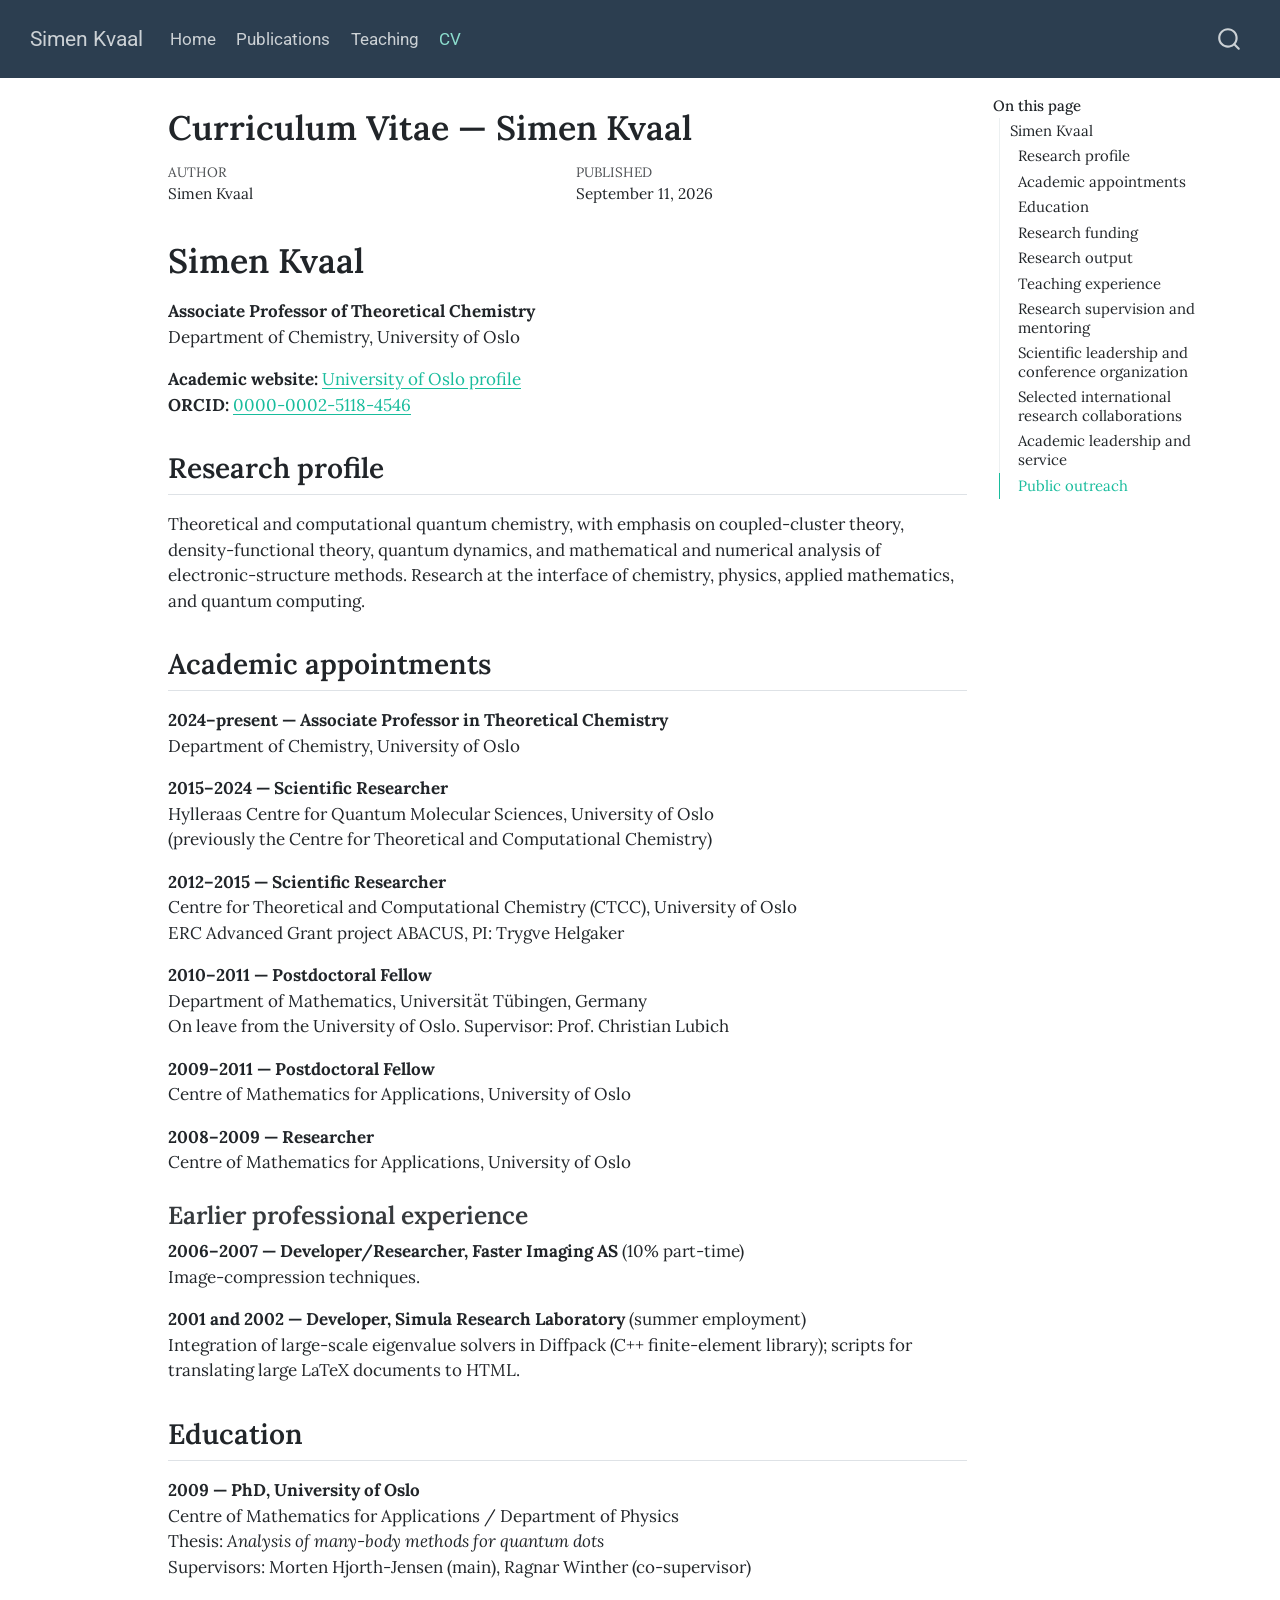
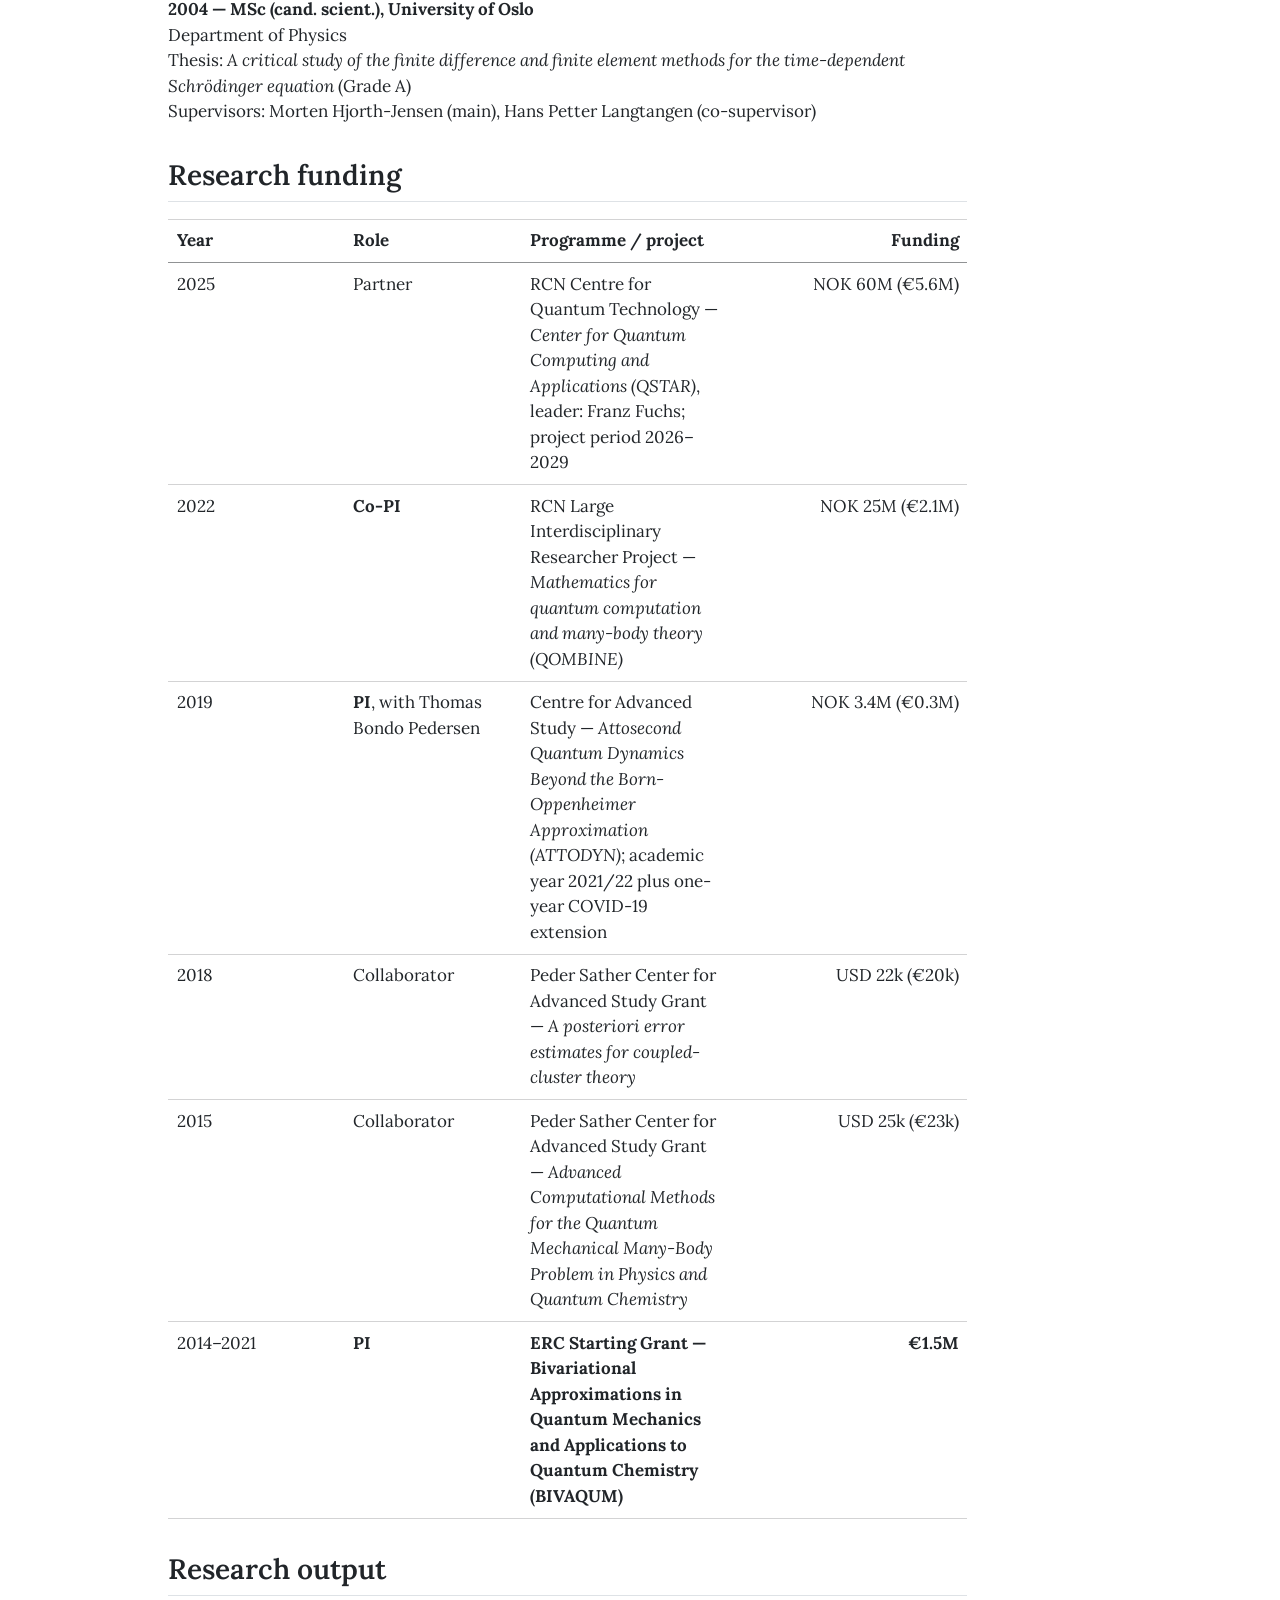
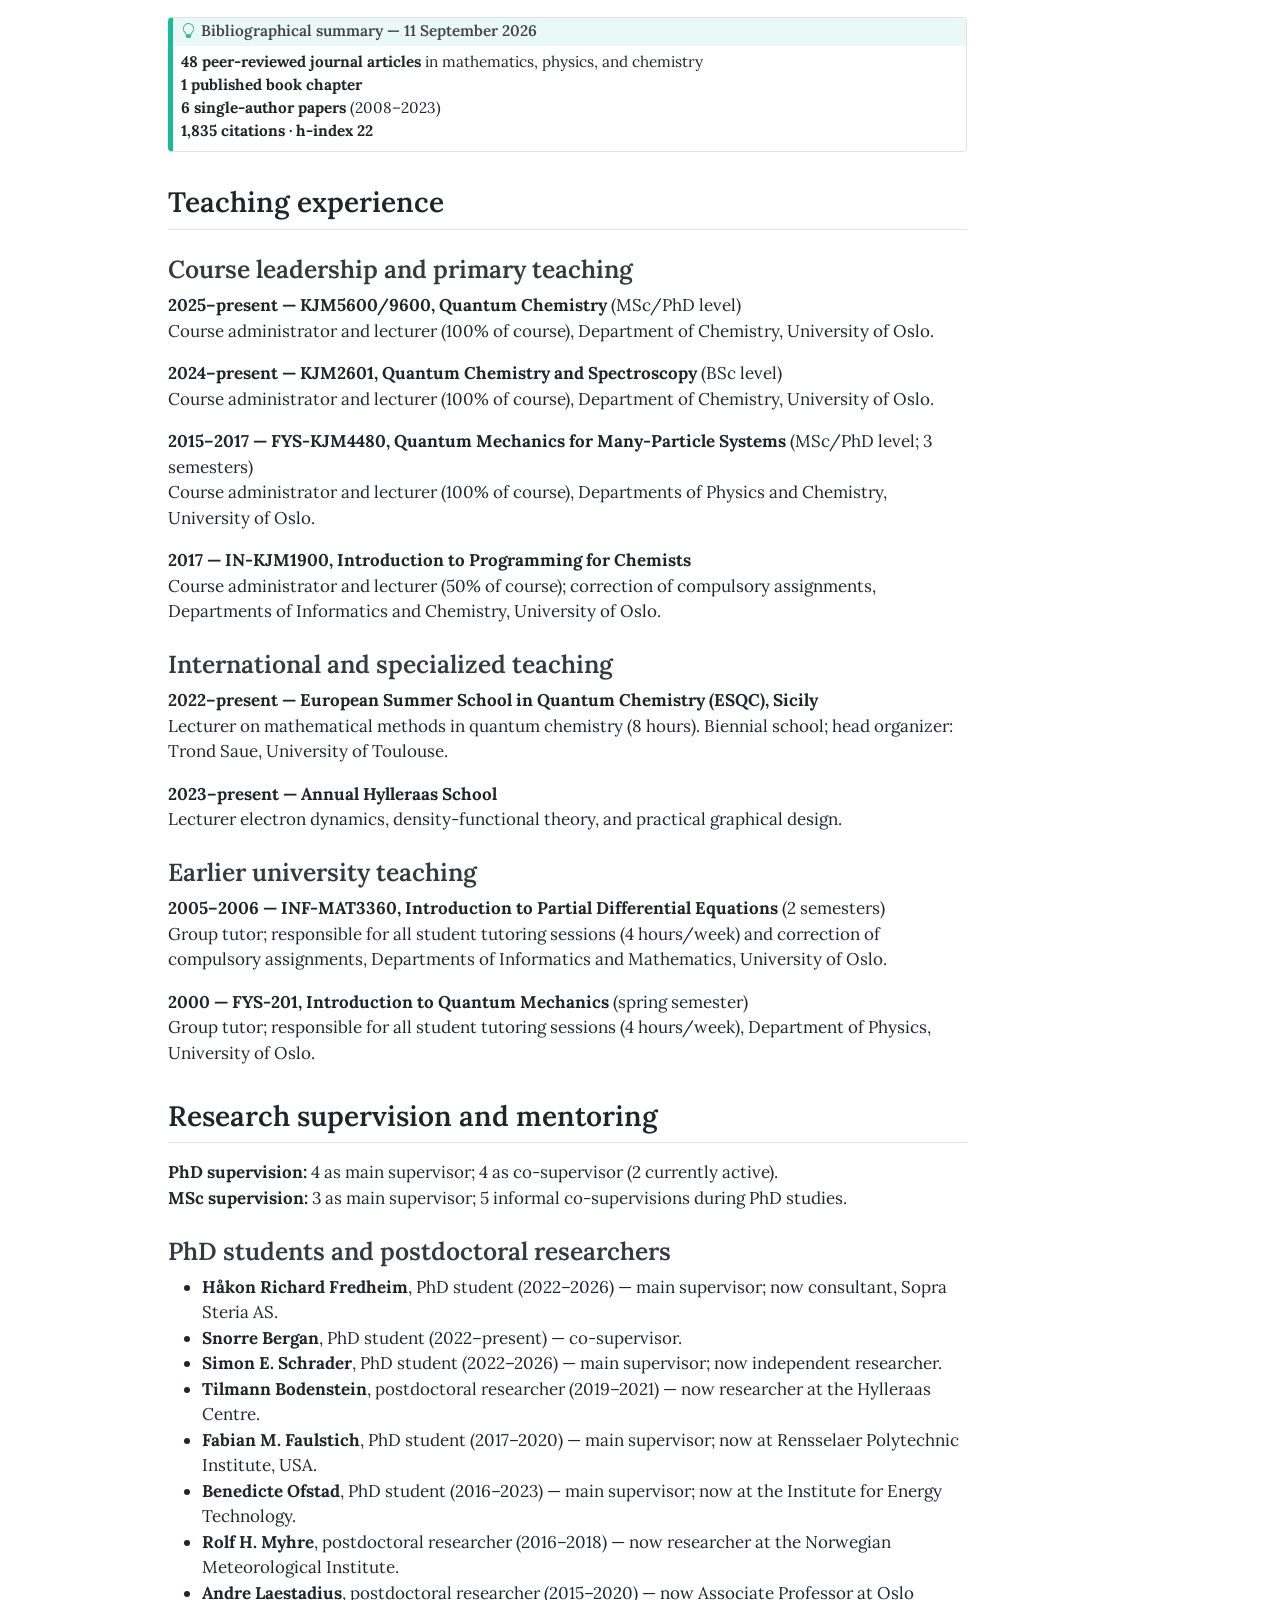
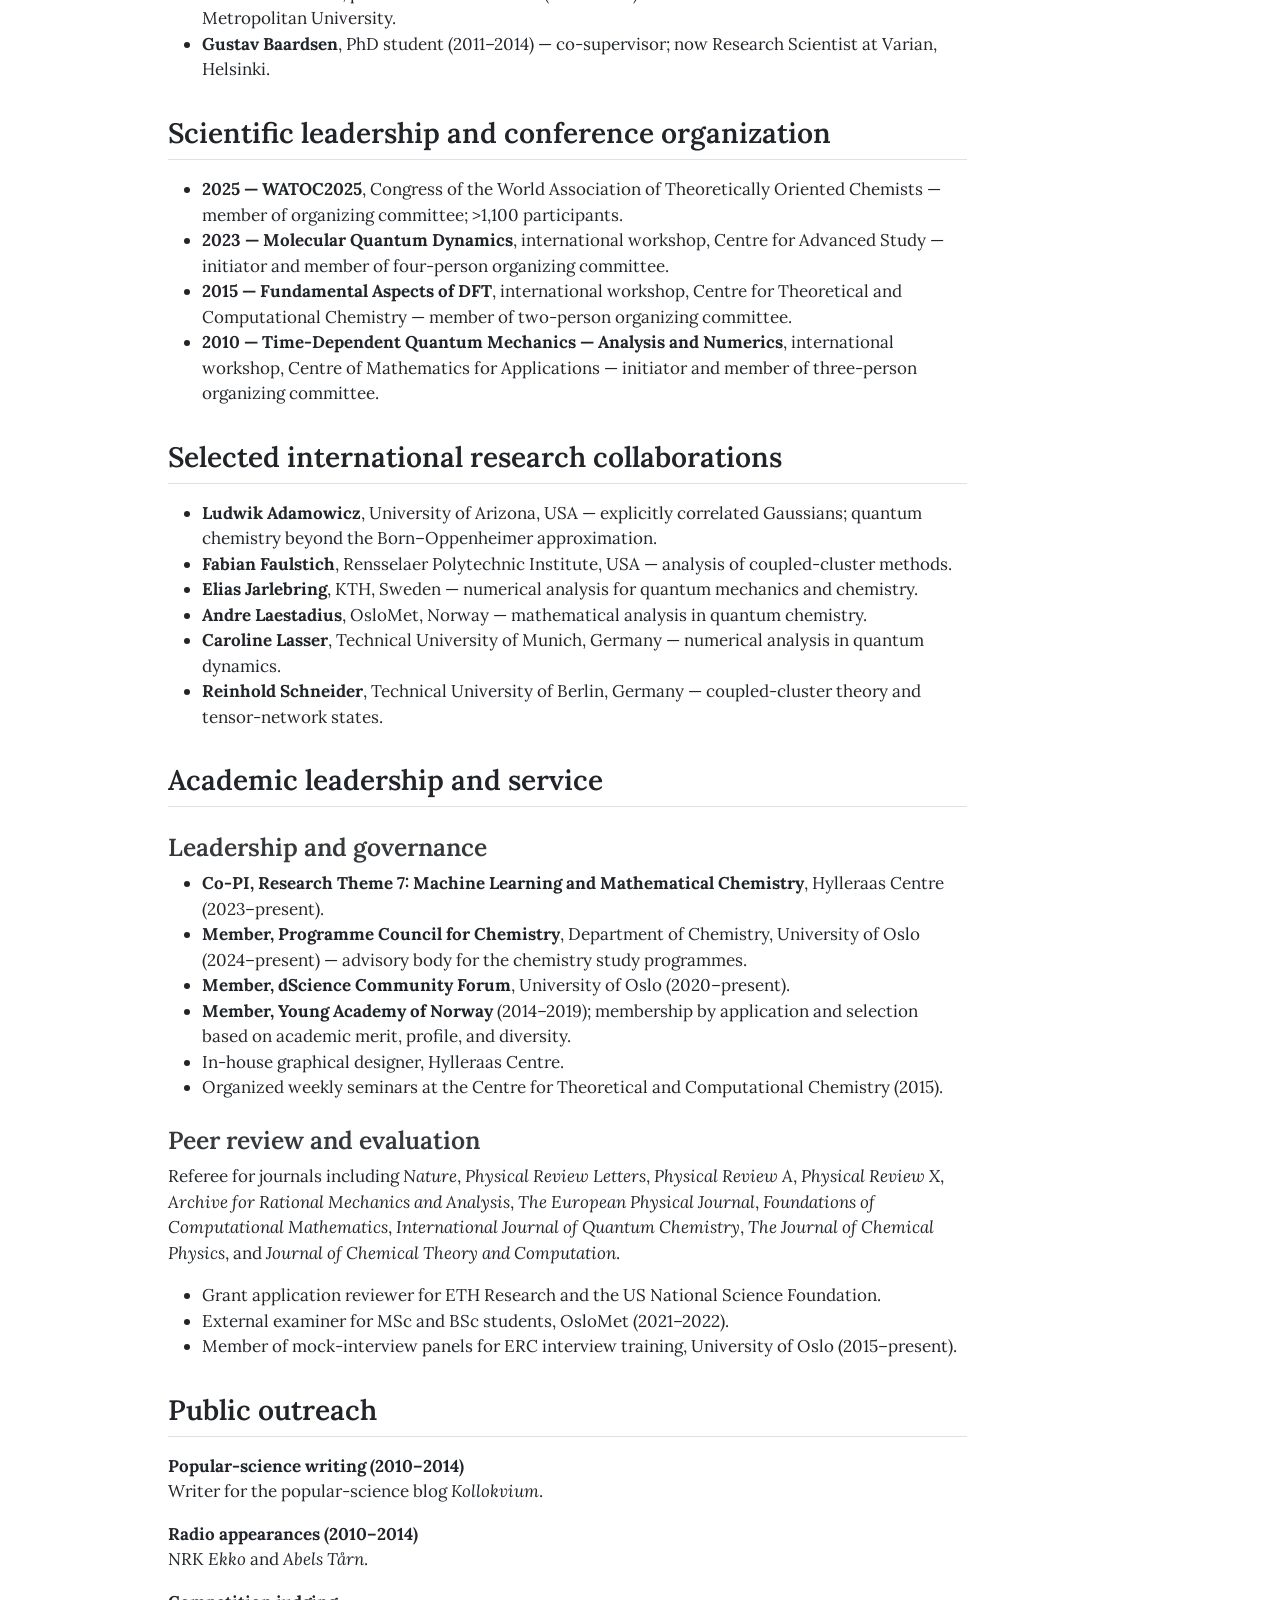
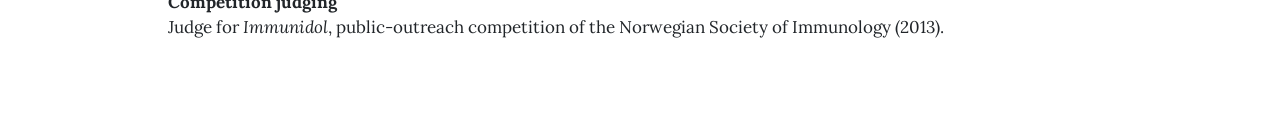
==== docs/cv.html @ 691f111c "initial commit" ====
<!DOCTYPE html>
<html xmlns="http://www.w3.org/1999/xhtml" lang="en" xml:lang="en"><head>

<meta charset="utf-8">
<meta name="generator" content="quarto-1.9.38">

<meta name="viewport" content="width=device-width, initial-scale=1.0, user-scalable=yes">

<meta name="author" content="Simen Kvaal">
<meta name="dcterms.date" content="2026-09-11">

<title>Curriculum Vitae — Simen Kvaal – Simen Kvaal</title>
<style>
/* Default styles provided by pandoc.
** See https://pandoc.org/MANUAL.html#variables-for-html for config info.
*/
code{white-space: pre-wrap;}
span.smallcaps{font-variant: small-caps;}
div.columns{display: flex; gap: min(4vw, 1.5em);}
div.column{flex: auto; overflow-x: auto;}
div.hanging-indent{margin-left: 1.5em; text-indent: -1.5em;}
ul.task-list{list-style: none;}
ul.task-list li input[type="checkbox"] {
  width: 0.8em;
  margin: 0 0.8em 0.2em -1em; /* quarto-specific, see https://github.com/quarto-dev/quarto-cli/issues/4556 */ 
  vertical-align: middle;
}
</style>


<script src="site_libs/quarto-nav/quarto-nav.js"></script>
<script src="site_libs/quarto-nav/headroom.min.js"></script>
<script src="site_libs/clipboard/clipboard.min.js"></script>
<script src="site_libs/quarto-search/autocomplete.umd.js"></script>
<script src="site_libs/quarto-search/fuse.min.js"></script>
<script src="site_libs/quarto-search/quarto-search.js"></script>
<meta name="quarto:offset" content="./">
<script src="site_libs/quarto-html/quarto.js" type="module"></script>
<script src="site_libs/quarto-html/tabsets/tabsets.js" type="module"></script>
<script src="site_libs/quarto-html/popper.min.js"></script>
<script src="site_libs/quarto-html/tippy.umd.min.js"></script>
<script src="site_libs/quarto-html/anchor.min.js"></script>
<link href="site_libs/quarto-html/tippy.css" rel="stylesheet">
<link href="site_libs/quarto-html/quarto-syntax-highlighting-15634bcf2e68342d4ad2dfa704d543f6.css" rel="stylesheet" class="quarto-color-scheme" id="quarto-text-highlighting-styles">
<link href="site_libs/quarto-html/quarto-syntax-highlighting-dark-0a6b7249c26820e032cb0bd839ff02b1.css" rel="stylesheet" class="quarto-color-scheme quarto-color-alternate" id="quarto-text-highlighting-styles">
<link href="site_libs/quarto-html/quarto-syntax-highlighting-15634bcf2e68342d4ad2dfa704d543f6.css" rel="stylesheet" class="quarto-color-scheme-extra" id="quarto-text-highlighting-styles">
<script src="site_libs/bootstrap/bootstrap.min.js"></script>
<link href="site_libs/bootstrap/bootstrap-icons.css" rel="stylesheet">
<link href="site_libs/bootstrap/bootstrap-321318833764e6b77d45f0d9d9145bdf.min.css" rel="stylesheet" append-hash="true" class="quarto-color-scheme" id="quarto-bootstrap" data-mode="light">
<link href="site_libs/bootstrap/bootstrap-dark-cbb36c53934ce116e9de2a4a69b4aa74.min.css" rel="stylesheet" append-hash="true" class="quarto-color-scheme quarto-color-alternate" id="quarto-bootstrap" data-mode="light">
<link href="site_libs/bootstrap/bootstrap-321318833764e6b77d45f0d9d9145bdf.min.css" rel="stylesheet" append-hash="true" class="quarto-color-scheme-extra" id="quarto-bootstrap" data-mode="light">
<script id="quarto-search-options" type="application/json">{
  "location": "navbar",
  "copy-button": false,
  "collapse-after": 3,
  "panel-placement": "end",
  "type": "overlay",
  "limit": 50,
  "keyboard-shortcut": [
    "f",
    "/",
    "s"
  ],
  "show-item-context": false,
  "language": {
    "search-no-results-text": "No results",
    "search-matching-documents-text": "matching documents",
    "search-copy-link-title": "Copy link to search",
    "search-hide-matches-text": "Hide additional matches",
    "search-more-match-text": "more match in this document",
    "search-more-matches-text": "more matches in this document",
    "search-clear-button-title": "Clear",
    "search-text-placeholder": "",
    "search-detached-cancel-button-title": "Cancel",
    "search-submit-button-title": "Submit",
    "search-label": "Search"
  }
}</script>


<link rel="stylesheet" href="styles.css">
</head>

<body class="nav-fixed quarto-light">

<div id="quarto-search-results"></div>
  <header id="quarto-header" class="headroom fixed-top">
    <nav class="navbar navbar-expand-lg " data-bs-theme="dark">
      <div class="navbar-container container-fluid">
      <div class="navbar-brand-container mx-auto">
    <a class="navbar-brand" href="./index.html">
    <span class="navbar-title">Simen Kvaal</span>
    </a>
  </div>
            <div id="quarto-search" class="" title="Search"></div>
          <button class="navbar-toggler" type="button" data-bs-toggle="collapse" data-bs-target="#navbarCollapse" aria-controls="navbarCollapse" role="menu" aria-expanded="false" aria-label="Toggle navigation" onclick="if (window.quartoToggleHeadroom) { window.quartoToggleHeadroom(); }">
  <span class="navbar-toggler-icon"></span>
</button>
          <div class="collapse navbar-collapse" id="navbarCollapse">
            <ul class="navbar-nav navbar-nav-scroll me-auto">
  <li class="nav-item">
    <a class="nav-link" href="./index.html"> 
<span class="menu-text">Home</span></a>
  </li>  
  <li class="nav-item">
    <a class="nav-link" href="./publications.html"> 
<span class="menu-text">Publications</span></a>
  </li>  
  <li class="nav-item">
    <a class="nav-link" href="./teaching.html"> 
<span class="menu-text">Teaching</span></a>
  </li>  
  <li class="nav-item">
    <a class="nav-link active" href="./cv.html" aria-current="page"> 
<span class="menu-text">CV</span></a>
  </li>  
</ul>
          </div> <!-- /navcollapse -->
            <div class="quarto-navbar-tools">
</div>
      </div> <!-- /container-fluid -->
    </nav>
</header>
<!-- content -->
<div id="quarto-content" class="quarto-container page-columns page-rows-contents page-layout-article page-navbar">
<!-- sidebar -->
<!-- margin-sidebar -->
    <div id="quarto-margin-sidebar" class="sidebar margin-sidebar">
        <nav id="TOC" role="doc-toc" class="toc-active">
    <h2 id="toc-title">On this page</h2>
   
  <ul>
  <li><a href="#simen-kvaal" id="toc-simen-kvaal" class="nav-link active" data-scroll-target="#simen-kvaal">Simen Kvaal</a>
  <ul class="collapse">
  <li><a href="#research-profile" id="toc-research-profile" class="nav-link" data-scroll-target="#research-profile">Research profile</a></li>
  <li><a href="#academic-appointments" id="toc-academic-appointments" class="nav-link" data-scroll-target="#academic-appointments">Academic appointments</a>
  <ul class="collapse">
  <li><a href="#earlier-professional-experience" id="toc-earlier-professional-experience" class="nav-link" data-scroll-target="#earlier-professional-experience">Earlier professional experience</a></li>
  </ul></li>
  <li><a href="#education" id="toc-education" class="nav-link" data-scroll-target="#education">Education</a></li>
  <li><a href="#research-funding" id="toc-research-funding" class="nav-link" data-scroll-target="#research-funding">Research funding</a></li>
  <li><a href="#research-output" id="toc-research-output" class="nav-link" data-scroll-target="#research-output">Research output</a></li>
  <li><a href="#teaching-experience" id="toc-teaching-experience" class="nav-link" data-scroll-target="#teaching-experience">Teaching experience</a>
  <ul class="collapse">
  <li><a href="#course-leadership-and-primary-teaching" id="toc-course-leadership-and-primary-teaching" class="nav-link" data-scroll-target="#course-leadership-and-primary-teaching">Course leadership and primary teaching</a></li>
  <li><a href="#international-and-specialized-teaching" id="toc-international-and-specialized-teaching" class="nav-link" data-scroll-target="#international-and-specialized-teaching">International and specialized teaching</a></li>
  <li><a href="#earlier-university-teaching" id="toc-earlier-university-teaching" class="nav-link" data-scroll-target="#earlier-university-teaching">Earlier university teaching</a></li>
  </ul></li>
  <li><a href="#research-supervision-and-mentoring" id="toc-research-supervision-and-mentoring" class="nav-link" data-scroll-target="#research-supervision-and-mentoring">Research supervision and mentoring</a>
  <ul class="collapse">
  <li><a href="#phd-students-and-postdoctoral-researchers" id="toc-phd-students-and-postdoctoral-researchers" class="nav-link" data-scroll-target="#phd-students-and-postdoctoral-researchers">PhD students and postdoctoral researchers</a></li>
  </ul></li>
  <li><a href="#scientific-leadership-and-conference-organization" id="toc-scientific-leadership-and-conference-organization" class="nav-link" data-scroll-target="#scientific-leadership-and-conference-organization">Scientific leadership and conference organization</a></li>
  <li><a href="#selected-international-research-collaborations" id="toc-selected-international-research-collaborations" class="nav-link" data-scroll-target="#selected-international-research-collaborations">Selected international research collaborations</a></li>
  <li><a href="#academic-leadership-and-service" id="toc-academic-leadership-and-service" class="nav-link" data-scroll-target="#academic-leadership-and-service">Academic leadership and service</a>
  <ul class="collapse">
  <li><a href="#leadership-and-governance" id="toc-leadership-and-governance" class="nav-link" data-scroll-target="#leadership-and-governance">Leadership and governance</a></li>
  <li><a href="#peer-review-and-evaluation" id="toc-peer-review-and-evaluation" class="nav-link" data-scroll-target="#peer-review-and-evaluation">Peer review and evaluation</a></li>
  </ul></li>
  <li><a href="#public-outreach" id="toc-public-outreach" class="nav-link" data-scroll-target="#public-outreach">Public outreach</a></li>
  </ul></li>
  </ul>
</nav>
    </div>
<!-- main -->
<main class="content" id="quarto-document-content">

<header id="title-block-header" class="quarto-title-block default">
<div class="quarto-title">
<h1 class="title">Curriculum Vitae — Simen Kvaal</h1>
</div>



<div class="quarto-title-meta">

    <div>
    <div class="quarto-title-meta-heading">Author</div>
    <div class="quarto-title-meta-contents">
             <p>Simen Kvaal </p>
          </div>
  </div>
    
    <div>
    <div class="quarto-title-meta-heading">Published</div>
    <div class="quarto-title-meta-contents">
      <p class="date">September 11, 2026</p>
    </div>
  </div>
  
    
  </div>
  


</header>


<section id="simen-kvaal" class="level1">
<h1>Simen Kvaal</h1>
<p><strong>Associate Professor of Theoretical Chemistry</strong><br>
Department of Chemistry, University of Oslo</p>
<p><strong>Academic website:</strong> <a href="https://www.mn.uio.no/">University of Oslo profile</a><br>
<strong>ORCID:</strong> <a href="https://orcid.org/0000-0002-5118-4546">0000-0002-5118-4546</a></p>
<section id="research-profile" class="level2">
<h2 class="anchored" data-anchor-id="research-profile">Research profile</h2>
<p>Theoretical and computational quantum chemistry, with emphasis on coupled-cluster theory, density-functional theory, quantum dynamics, and mathematical and numerical analysis of electronic-structure methods. Research at the interface of chemistry, physics, applied mathematics, and quantum computing.</p>
</section>
<section id="academic-appointments" class="level2">
<h2 class="anchored" data-anchor-id="academic-appointments">Academic appointments</h2>
<p><strong>2024–present — Associate Professor in Theoretical Chemistry</strong><br>
Department of Chemistry, University of Oslo</p>
<p><strong>2015–2024 — Scientific Researcher</strong><br>
Hylleraas Centre for Quantum Molecular Sciences, University of Oslo<br>
(previously the Centre for Theoretical and Computational Chemistry)</p>
<p><strong>2012–2015 — Scientific Researcher</strong><br>
Centre for Theoretical and Computational Chemistry (CTCC), University of Oslo<br>
ERC Advanced Grant project ABACUS, PI: Trygve Helgaker</p>
<p><strong>2010–2011 — Postdoctoral Fellow</strong><br>
Department of Mathematics, Universität Tübingen, Germany<br>
On leave from the University of Oslo. Supervisor: Prof.&nbsp;Christian Lubich</p>
<p><strong>2009–2011 — Postdoctoral Fellow</strong><br>
Centre of Mathematics for Applications, University of Oslo</p>
<p><strong>2008–2009 — Researcher</strong><br>
Centre of Mathematics for Applications, University of Oslo</p>
<section id="earlier-professional-experience" class="level3">
<h3 class="anchored" data-anchor-id="earlier-professional-experience">Earlier professional experience</h3>
<p><strong>2006–2007 — Developer/Researcher, Faster Imaging AS</strong> (10% part-time)<br>
Image-compression techniques.</p>
<p><strong>2001 and 2002 — Developer, Simula Research Laboratory</strong> (summer employment)<br>
Integration of large-scale eigenvalue solvers in Diffpack (C++ finite-element library); scripts for translating large LaTeX documents to HTML.</p>
</section>
</section>
<section id="education" class="level2">
<h2 class="anchored" data-anchor-id="education">Education</h2>
<p><strong>2009 — PhD, University of Oslo</strong><br>
Centre of Mathematics for Applications / Department of Physics<br>
Thesis: <em>Analysis of many-body methods for quantum dots</em><br>
Supervisors: Morten Hjorth-Jensen (main), Ragnar Winther (co-supervisor)</p>
<p><strong>2004 — MSc (cand. scient.), University of Oslo</strong><br>
Department of Physics<br>
Thesis: <em>A critical study of the finite difference and finite element methods for the time-dependent Schrödinger equation</em> (Grade A)<br>
Supervisors: Morten Hjorth-Jensen (main), Hans Petter Langtangen (co-supervisor)</p>
</section>
<section id="research-funding" class="level2">
<h2 class="anchored" data-anchor-id="research-funding">Research funding</h2>
<table class="caption-top table">
<colgroup>
<col style="width: 21%">
<col style="width: 21%">
<col style="width: 25%">
<col style="width: 28%">
</colgroup>
<thead>
<tr class="header">
<th style="text-align: left;">Year</th>
<th style="text-align: left;">Role</th>
<th>Programme / project</th>
<th style="text-align: right;">Funding</th>
</tr>
</thead>
<tbody>
<tr class="odd">
<td style="text-align: left;">2025</td>
<td style="text-align: left;">Partner</td>
<td>RCN Centre for Quantum Technology — <em>Center for Quantum Computing and Applications (QSTAR)</em>, leader: Franz Fuchs; project period 2026–2029</td>
<td style="text-align: right;">NOK 60M (€5.6M)</td>
</tr>
<tr class="even">
<td style="text-align: left;">2022</td>
<td style="text-align: left;"><strong>Co-PI</strong></td>
<td>RCN Large Interdisciplinary Researcher Project — <em>Mathematics for quantum computation and many-body theory (QOMBINE)</em></td>
<td style="text-align: right;">NOK 25M (€2.1M)</td>
</tr>
<tr class="odd">
<td style="text-align: left;">2019</td>
<td style="text-align: left;"><strong>PI</strong>, with Thomas Bondo Pedersen</td>
<td>Centre for Advanced Study — <em>Attosecond Quantum Dynamics Beyond the Born-Oppenheimer Approximation (ATTODYN)</em>; academic year 2021/22 plus one-year COVID-19 extension</td>
<td style="text-align: right;">NOK 3.4M (€0.3M)</td>
</tr>
<tr class="even">
<td style="text-align: left;">2018</td>
<td style="text-align: left;">Collaborator</td>
<td>Peder Sather Center for Advanced Study Grant — <em>A posteriori error estimates for coupled-cluster theory</em></td>
<td style="text-align: right;">USD 22k (€20k)</td>
</tr>
<tr class="odd">
<td style="text-align: left;">2015</td>
<td style="text-align: left;">Collaborator</td>
<td>Peder Sather Center for Advanced Study Grant — <em>Advanced Computational Methods for the Quantum Mechanical Many-Body Problem in Physics and Quantum Chemistry</em></td>
<td style="text-align: right;">USD 25k (€23k)</td>
</tr>
<tr class="even">
<td style="text-align: left;">2014–2021</td>
<td style="text-align: left;"><strong>PI</strong></td>
<td><strong>ERC Starting Grant — Bivariational Approximations in Quantum Mechanics and Applications to Quantum Chemistry (BIVAQUM)</strong></td>
<td style="text-align: right;"><strong>€1.5M</strong></td>
</tr>
</tbody>
</table>
</section>
<section id="research-output" class="level2">
<h2 class="anchored" data-anchor-id="research-output">Research output</h2>
<div class="callout callout-style-default callout-tip callout-titled">
<div class="callout-header d-flex align-content-center">
<div class="callout-icon-container">
<i class="callout-icon"></i>
</div>
<div class="callout-title-container flex-fill">
<span class="screen-reader-only">Tip</span>Bibliographical summary — 11 September 2026
</div>
</div>
<div class="callout-body-container callout-body">
<p><strong>48 peer-reviewed journal articles</strong> in mathematics, physics, and chemistry<br>
<strong>1 published book chapter</strong><br>
<strong>6 single-author papers</strong> (2008–2023)<br>
<strong>1,835 citations · h-index 22</strong></p>
</div>
</div>
</section>
<section id="teaching-experience" class="level2">
<h2 class="anchored" data-anchor-id="teaching-experience">Teaching experience</h2>
<section id="course-leadership-and-primary-teaching" class="level3">
<h3 class="anchored" data-anchor-id="course-leadership-and-primary-teaching">Course leadership and primary teaching</h3>
<p><strong>2025–present — KJM5600/9600, Quantum Chemistry</strong> (MSc/PhD level)<br>
Course administrator and lecturer (100% of course), Department of Chemistry, University of Oslo.</p>
<p><strong>2024–present — KJM2601, Quantum Chemistry and Spectroscopy</strong> (BSc level)<br>
Course administrator and lecturer (100% of course), Department of Chemistry, University of Oslo.</p>
<p><strong>2015–2017 — FYS-KJM4480, Quantum Mechanics for Many-Particle Systems</strong> (MSc/PhD level; 3 semesters)<br>
Course administrator and lecturer (100% of course), Departments of Physics and Chemistry, University of Oslo.</p>
<p><strong>2017 — IN-KJM1900, Introduction to Programming for Chemists</strong><br>
Course administrator and lecturer (50% of course); correction of compulsory assignments, Departments of Informatics and Chemistry, University of Oslo.</p>
</section>
<section id="international-and-specialized-teaching" class="level3">
<h3 class="anchored" data-anchor-id="international-and-specialized-teaching">International and specialized teaching</h3>
<p><strong>2022–present — European Summer School in Quantum Chemistry (ESQC), Sicily</strong><br>
Lecturer on mathematical methods in quantum chemistry (8 hours). Biennial school; head organizer: Trond Saue, University of Toulouse.</p>
<p><strong>2023–present — Annual Hylleraas School</strong><br>
Lecturer electron dynamics, density-functional theory, and practical graphical design.</p>
</section>
<section id="earlier-university-teaching" class="level3">
<h3 class="anchored" data-anchor-id="earlier-university-teaching">Earlier university teaching</h3>
<p><strong>2005–2006 — INF-MAT3360, Introduction to Partial Differential Equations</strong> (2 semesters)<br>
Group tutor; responsible for all student tutoring sessions (4 hours/week) and correction of compulsory assignments, Departments of Informatics and Mathematics, University of Oslo.</p>
<p><strong>2000 — FYS-201, Introduction to Quantum Mechanics</strong> (spring semester)<br>
Group tutor; responsible for all student tutoring sessions (4 hours/week), Department of Physics, University of Oslo.</p>
</section>
</section>
<section id="research-supervision-and-mentoring" class="level2">
<h2 class="anchored" data-anchor-id="research-supervision-and-mentoring">Research supervision and mentoring</h2>
<p><strong>PhD supervision:</strong> 4 as main supervisor; 4 as co-supervisor (2 currently active).<br>
<strong>MSc supervision:</strong> 3 as main supervisor; 5 informal co-supervisions during PhD studies.</p>
<section id="phd-students-and-postdoctoral-researchers" class="level3">
<h3 class="anchored" data-anchor-id="phd-students-and-postdoctoral-researchers">PhD students and postdoctoral researchers</h3>
<ul>
<li><strong>Håkon Richard Fredheim</strong>, PhD student (2022–2026) — main supervisor; now consultant, Sopra Steria AS.</li>
<li><strong>Snorre Bergan</strong>, PhD student (2022–present) — co-supervisor.</li>
<li><strong>Simon E. Schrader</strong>, PhD student (2022–2026) — main supervisor; now independent researcher.</li>
<li><strong>Tilmann Bodenstein</strong>, postdoctoral researcher (2019–2021) — now researcher at the Hylleraas Centre.</li>
<li><strong>Fabian M. Faulstich</strong>, PhD student (2017–2020) — main supervisor; now at Rensselaer Polytechnic Institute, USA.</li>
<li><strong>Benedicte Ofstad</strong>, PhD student (2016–2023) — main supervisor; now at the Institute for Energy Technology.</li>
<li><strong>Rolf H. Myhre</strong>, postdoctoral researcher (2016–2018) — now researcher at the Norwegian Meteorological Institute.</li>
<li><strong>Andre Laestadius</strong>, postdoctoral researcher (2015–2020) — now Associate Professor at Oslo Metropolitan University.</li>
<li><strong>Gustav Baardsen</strong>, PhD student (2011–2014) — co-supervisor; now Research Scientist at Varian, Helsinki.</li>
</ul>
</section>
</section>
<section id="scientific-leadership-and-conference-organization" class="level2">
<h2 class="anchored" data-anchor-id="scientific-leadership-and-conference-organization">Scientific leadership and conference organization</h2>
<ul>
<li><strong>2025 — WATOC2025</strong>, Congress of the World Association of Theoretically Oriented Chemists — member of organizing committee; &gt;1,100 participants.</li>
<li><strong>2023 — Molecular Quantum Dynamics</strong>, international workshop, Centre for Advanced Study — initiator and member of four-person organizing committee.</li>
<li><strong>2015 — Fundamental Aspects of DFT</strong>, international workshop, Centre for Theoretical and Computational Chemistry — member of two-person organizing committee.</li>
<li><strong>2010 — Time-Dependent Quantum Mechanics — Analysis and Numerics</strong>, international workshop, Centre of Mathematics for Applications — initiator and member of three-person organizing committee.</li>
</ul>
</section>
<section id="selected-international-research-collaborations" class="level2">
<h2 class="anchored" data-anchor-id="selected-international-research-collaborations">Selected international research collaborations</h2>
<ul>
<li><strong>Ludwik Adamowicz</strong>, University of Arizona, USA — explicitly correlated Gaussians; quantum chemistry beyond the Born–Oppenheimer approximation.</li>
<li><strong>Fabian Faulstich</strong>, Rensselaer Polytechnic Institute, USA — analysis of coupled-cluster methods.</li>
<li><strong>Elias Jarlebring</strong>, KTH, Sweden — numerical analysis for quantum mechanics and chemistry.</li>
<li><strong>Andre Laestadius</strong>, OsloMet, Norway — mathematical analysis in quantum chemistry.</li>
<li><strong>Caroline Lasser</strong>, Technical University of Munich, Germany — numerical analysis in quantum dynamics.</li>
<li><strong>Reinhold Schneider</strong>, Technical University of Berlin, Germany — coupled-cluster theory and tensor-network states.</li>
</ul>
</section>
<section id="academic-leadership-and-service" class="level2">
<h2 class="anchored" data-anchor-id="academic-leadership-and-service">Academic leadership and service</h2>
<section id="leadership-and-governance" class="level3">
<h3 class="anchored" data-anchor-id="leadership-and-governance">Leadership and governance</h3>
<ul>
<li><strong>Co-PI, Research Theme 7: Machine Learning and Mathematical Chemistry</strong>, Hylleraas Centre (2023–present).</li>
<li><strong>Member, Programme Council for Chemistry</strong>, Department of Chemistry, University of Oslo (2024–present) — advisory body for the chemistry study programmes.</li>
<li><strong>Member, dScience Community Forum</strong>, University of Oslo (2020–present).</li>
<li><strong>Member, Young Academy of Norway</strong> (2014–2019); membership by application and selection based on academic merit, profile, and diversity.</li>
<li>In-house graphical designer, Hylleraas Centre.</li>
<li>Organized weekly seminars at the Centre for Theoretical and Computational Chemistry (2015).</li>
</ul>
</section>
<section id="peer-review-and-evaluation" class="level3">
<h3 class="anchored" data-anchor-id="peer-review-and-evaluation">Peer review and evaluation</h3>
<p>Referee for journals including <em>Nature</em>, <em>Physical Review Letters</em>, <em>Physical Review A</em>, <em>Physical Review X</em>, <em>Archive for Rational Mechanics and Analysis</em>, <em>The European Physical Journal</em>, <em>Foundations of Computational Mathematics</em>, <em>International Journal of Quantum Chemistry</em>, <em>The Journal of Chemical Physics</em>, and <em>Journal of Chemical Theory and Computation</em>.</p>
<ul>
<li>Grant application reviewer for ETH Research and the US National Science Foundation.</li>
<li>External examiner for MSc and BSc students, OsloMet (2021–2022).</li>
<li>Member of mock-interview panels for ERC interview training, University of Oslo (2015–present).</li>
</ul>
</section>
</section>
<section id="public-outreach" class="level2">
<h2 class="anchored" data-anchor-id="public-outreach">Public outreach</h2>
<p><strong>Popular-science writing (2010–2014)</strong><br>
Writer for the popular-science blog <em>Kollokvium</em>.</p>
<p><strong>Radio appearances (2010–2014)</strong><br>
NRK <em>Ekko</em> and <em>Abels Tårn</em>.</p>
<p><strong>Competition judging</strong><br>
Judge for <em>Immunidol</em>, public-outreach competition of the Norwegian Society of Immunology (2013).</p>


</section>
</section>

</main> <!-- /main -->
<script id="quarto-html-after-body" type="application/javascript">
  window.document.addEventListener("DOMContentLoaded", function (event) {
    const icon = "";
    const anchorJS = new window.AnchorJS();
    anchorJS.options = {
      placement: 'right',
      icon: icon
    };
    anchorJS.add('.anchored');
    const isCodeAnnotation = (el) => {
      for (const clz of el.classList) {
        if (clz.startsWith('code-annotation-')) {                     
          return true;
        }
      }
      return false;
    }
    const onCopySuccess = function(e) {
      // button target
      const button = e.trigger;
      // don't keep focus
      button.blur();
      // flash "checked"
      button.classList.add('code-copy-button-checked');
      var currentTitle = button.getAttribute("title");
      button.setAttribute("title", "Copied!");
      let tooltip;
      if (window.bootstrap) {
        button.setAttribute("data-bs-toggle", "tooltip");
        button.setAttribute("data-bs-placement", "left");
        button.setAttribute("data-bs-title", "Copied!");
        tooltip = new bootstrap.Tooltip(button, 
          { trigger: "manual", 
            customClass: "code-copy-button-tooltip",
            offset: [0, -8]});
        tooltip.show();    
      }
      setTimeout(function() {
        if (tooltip) {
          tooltip.hide();
          button.removeAttribute("data-bs-title");
          button.removeAttribute("data-bs-toggle");
          button.removeAttribute("data-bs-placement");
        }
        button.setAttribute("title", currentTitle);
        button.classList.remove('code-copy-button-checked');
      }, 1000);
      // clear code selection
      e.clearSelection();
    }
    const getTextToCopy = function(trigger) {
      const outerScaffold = trigger.parentElement.cloneNode(true);
      const codeEl = outerScaffold.querySelector('code');
      for (const childEl of codeEl.children) {
        if (isCodeAnnotation(childEl)) {
          childEl.remove();
        }
      }
      return codeEl.innerText;
    }
    const clipboard = new window.ClipboardJS('.code-copy-button:not([data-in-quarto-modal])', {
      text: getTextToCopy
    });
    clipboard.on('success', onCopySuccess);
    if (window.document.getElementById('quarto-embedded-source-code-modal')) {
      const clipboardModal = new window.ClipboardJS('.code-copy-button[data-in-quarto-modal]', {
        text: getTextToCopy,
        container: window.document.getElementById('quarto-embedded-source-code-modal')
      });
      clipboardModal.on('success', onCopySuccess);
    }
      var localhostRegex = new RegExp(/^(?:http|https):\/\/localhost\:?[0-9]*\//);
      var mailtoRegex = new RegExp(/^mailto:/);
        var filterRegex = new RegExp('/' + window.location.host + '/');
      var isInternal = (href) => {
          return filterRegex.test(href) || localhostRegex.test(href) || mailtoRegex.test(href);
      }
      // Inspect non-navigation links and adorn them if external
     var links = window.document.querySelectorAll('a[href]:not(.nav-link):not(.navbar-brand):not(.toc-action):not(.sidebar-link):not(.sidebar-item-toggle):not(.pagination-link):not(.no-external):not([aria-hidden]):not(.dropdown-item):not(.quarto-navigation-tool):not(.about-link)');
      for (var i=0; i<links.length; i++) {
        const link = links[i];
        if (!isInternal(link.href)) {
          // undo the damage that might have been done by quarto-nav.js in the case of
          // links that we want to consider external
          if (link.dataset.originalHref !== undefined) {
            link.href = link.dataset.originalHref;
          }
        }
      }
    function tippyHover(el, contentFn, onTriggerFn, onUntriggerFn) {
      const config = {
        allowHTML: true,
        maxWidth: 500,
        delay: 100,
        arrow: false,
        appendTo: function(el) {
            return el.parentElement;
        },
        interactive: true,
        interactiveBorder: 10,
        theme: 'quarto',
        placement: 'bottom-start',
      };
      if (contentFn) {
        config.content = contentFn;
      }
      if (onTriggerFn) {
        config.onTrigger = onTriggerFn;
      }
      if (onUntriggerFn) {
        config.onUntrigger = onUntriggerFn;
      }
      window.tippy(el, config); 
    }
    const noterefs = window.document.querySelectorAll('a[role="doc-noteref"]');
    for (var i=0; i<noterefs.length; i++) {
      const ref = noterefs[i];
      tippyHover(ref, function() {
        // use id or data attribute instead here
        let href = ref.getAttribute('data-footnote-href') || ref.getAttribute('href');
        try { href = new URL(href).hash; } catch {}
        const id = href.replace(/^#\/?/, "");
        const note = window.document.getElementById(id);
        if (note) {
          return note.innerHTML;
        } else {
          return "";
        }
      });
    }
    const xrefs = window.document.querySelectorAll('a.quarto-xref');
    const processXRef = (id, note) => {
      // Strip column container classes
      const stripColumnClz = (el) => {
        el.classList.remove("page-full", "page-columns");
        if (el.children) {
          for (const child of el.children) {
            stripColumnClz(child);
          }
        }
      }
      stripColumnClz(note)
      if (id === null || id.startsWith('sec-')) {
        // Special case sections, only their first couple elements
        const container = document.createElement("div");
        if (note.children && note.children.length > 2) {
          container.appendChild(note.children[0].cloneNode(true));
          for (let i = 1; i < note.children.length; i++) {
            const child = note.children[i];
            if (child.tagName === "P" && child.innerText === "") {
              continue;
            } else {
              container.appendChild(child.cloneNode(true));
              break;
            }
          }
          if (window.Quarto?.typesetMath) {
            window.Quarto.typesetMath(container);
          }
          return container.innerHTML
        } else {
          if (window.Quarto?.typesetMath) {
            window.Quarto.typesetMath(note);
          }
          return note.innerHTML;
        }
      } else {
        // Remove any anchor links if they are present
        const anchorLink = note.querySelector('a.anchorjs-link');
        if (anchorLink) {
          anchorLink.remove();
        }
        if (window.Quarto?.typesetMath) {
          window.Quarto.typesetMath(note);
        }
        if (note.classList.contains("callout")) {
          return note.outerHTML;
        } else {
          return note.innerHTML;
        }
      }
    }
    for (var i=0; i<xrefs.length; i++) {
      const xref = xrefs[i];
      tippyHover(xref, undefined, function(instance) {
        instance.disable();
        let url = xref.getAttribute('href');
        let hash = undefined; 
        if (url.startsWith('#')) {
          hash = url;
        } else {
          try { hash = new URL(url).hash; } catch {}
        }
        if (hash) {
          const id = hash.replace(/^#\/?/, "");
          const note = window.document.getElementById(id);
          if (note !== null) {
            try {
              const html = processXRef(id, note.cloneNode(true));
              instance.setContent(html);
            } finally {
              instance.enable();
              instance.show();
            }
          } else {
            // See if we can fetch this
            fetch(url.split('#')[0])
            .then(res => res.text())
            .then(html => {
              const parser = new DOMParser();
              const htmlDoc = parser.parseFromString(html, "text/html");
              const note = htmlDoc.getElementById(id);
              if (note !== null) {
                const html = processXRef(id, note);
                instance.setContent(html);
              } 
            }).finally(() => {
              instance.enable();
              instance.show();
            });
          }
        } else {
          // See if we can fetch a full url (with no hash to target)
          // This is a special case and we should probably do some content thinning / targeting
          fetch(url)
          .then(res => res.text())
          .then(html => {
            const parser = new DOMParser();
            const htmlDoc = parser.parseFromString(html, "text/html");
            const note = htmlDoc.querySelector('main.content');
            if (note !== null) {
              // This should only happen for chapter cross references
              // (since there is no id in the URL)
              // remove the first header
              if (note.children.length > 0 && note.children[0].tagName === "HEADER") {
                note.children[0].remove();
              }
              const html = processXRef(null, note);
              instance.setContent(html);
            } 
          }).finally(() => {
            instance.enable();
            instance.show();
          });
        }
      }, function(instance) {
      });
    }
        let selectedAnnoteEl;
        const selectorForAnnotation = ( cell, annotation) => {
          let cellAttr = 'data-code-cell="' + cell + '"';
          let lineAttr = 'data-code-annotation="' +  annotation + '"';
          const selector = 'span[' + cellAttr + '][' + lineAttr + ']';
          return selector;
        }
        const selectCodeLines = (annoteEl) => {
          const doc = window.document;
          const targetCell = annoteEl.getAttribute("data-target-cell");
          const targetAnnotation = annoteEl.getAttribute("data-target-annotation");
          const annoteSpan = window.document.querySelector(selectorForAnnotation(targetCell, targetAnnotation));
          const lines = annoteSpan.getAttribute("data-code-lines").split(",");
          const lineIds = lines.map((line) => {
            return targetCell + "-" + line;
          })
          let top = null;
          let height = null;
          let parent = null;
          if (lineIds.length > 0) {
              //compute the position of the single el (top and bottom and make a div)
              const el = window.document.getElementById(lineIds[0]);
              top = el.offsetTop;
              height = el.offsetHeight;
              parent = el.parentElement.parentElement;
            if (lineIds.length > 1) {
              const lastEl = window.document.getElementById(lineIds[lineIds.length - 1]);
              const bottom = lastEl.offsetTop + lastEl.offsetHeight;
              height = bottom - top;
            }
            if (top !== null && height !== null && parent !== null) {
              // cook up a div (if necessary) and position it 
              let div = window.document.getElementById("code-annotation-line-highlight");
              if (div === null) {
                div = window.document.createElement("div");
                div.setAttribute("id", "code-annotation-line-highlight");
                div.style.position = 'absolute';
                parent.appendChild(div);
              }
              div.style.top = top - 2 + "px";
              div.style.height = height + 4 + "px";
              div.style.left = 0;
              let gutterDiv = window.document.getElementById("code-annotation-line-highlight-gutter");
              if (gutterDiv === null) {
                gutterDiv = window.document.createElement("div");
                gutterDiv.setAttribute("id", "code-annotation-line-highlight-gutter");
                gutterDiv.style.position = 'absolute';
                const codeCell = window.document.getElementById(targetCell);
                const gutter = codeCell.querySelector('.code-annotation-gutter');
                gutter.appendChild(gutterDiv);
              }
              gutterDiv.style.top = top - 2 + "px";
              gutterDiv.style.height = height + 4 + "px";
            }
            selectedAnnoteEl = annoteEl;
          }
        };
        const unselectCodeLines = () => {
          const elementsIds = ["code-annotation-line-highlight", "code-annotation-line-highlight-gutter"];
          elementsIds.forEach((elId) => {
            const div = window.document.getElementById(elId);
            if (div) {
              div.remove();
            }
          });
          selectedAnnoteEl = undefined;
        };
          // Handle positioning of the toggle
      window.addEventListener(
        "resize",
        throttle(() => {
          elRect = undefined;
          if (selectedAnnoteEl) {
            selectCodeLines(selectedAnnoteEl);
          }
        }, 10)
      );
      function throttle(fn, ms) {
      let throttle = false;
      let timer;
        return (...args) => {
          if(!throttle) { // first call gets through
              fn.apply(this, args);
              throttle = true;
          } else { // all the others get throttled
              if(timer) clearTimeout(timer); // cancel #2
              timer = setTimeout(() => {
                fn.apply(this, args);
                timer = throttle = false;
              }, ms);
          }
        };
      }
        // Attach click handler to the DT
        const annoteDls = window.document.querySelectorAll('dt[data-target-cell]');
        for (const annoteDlNode of annoteDls) {
          annoteDlNode.addEventListener('click', (event) => {
            const clickedEl = event.target;
            if (clickedEl !== selectedAnnoteEl) {
              unselectCodeLines();
              const activeEl = window.document.querySelector('dt[data-target-cell].code-annotation-active');
              if (activeEl) {
                activeEl.classList.remove('code-annotation-active');
              }
              selectCodeLines(clickedEl);
              clickedEl.classList.add('code-annotation-active');
            } else {
              // Unselect the line
              unselectCodeLines();
              clickedEl.classList.remove('code-annotation-active');
            }
          });
        }
    const findCites = (el) => {
      const parentEl = el.parentElement;
      if (parentEl) {
        const cites = parentEl.dataset.cites;
        if (cites) {
          return {
            el,
            cites: cites.split(' ')
          };
        } else {
          return findCites(el.parentElement)
        }
      } else {
        return undefined;
      }
    };
    var bibliorefs = window.document.querySelectorAll('a[role="doc-biblioref"]');
    for (var i=0; i<bibliorefs.length; i++) {
      const ref = bibliorefs[i];
      const citeInfo = findCites(ref);
      if (citeInfo) {
        tippyHover(citeInfo.el, function() {
          var popup = window.document.createElement('div');
          citeInfo.cites.forEach(function(cite) {
            var citeDiv = window.document.createElement('div');
            citeDiv.classList.add('hanging-indent');
            citeDiv.classList.add('csl-entry');
            var biblioDiv = window.document.getElementById('ref-' + cite);
            if (biblioDiv) {
              citeDiv.innerHTML = biblioDiv.innerHTML;
            }
            popup.appendChild(citeDiv);
          });
          return popup.innerHTML;
        });
      }
    }
  });
  </script>
</div> <!-- /content -->




</body></html>
---- docs/site_libs/quarto-html/tippy.css ----
.tippy-box[data-animation=fade][data-state=hidden]{opacity:0}[data-tippy-root]{max-width:calc(100vw - 10px)}.tippy-box{position:relative;background-color:#333;color:#fff;border-radius:4px;font-size:14px;line-height:1.4;white-space:normal;outline:0;transition-property:transform,visibility,opacity}.tippy-box[data-placement^=top]>.tippy-arrow{bottom:0}.tippy-box[data-placement^=top]>.tippy-arrow:before{bottom:-7px;left:0;border-width:8px 8px 0;border-top-color:initial;transform-origin:center top}.tippy-box[data-placement^=bottom]>.tippy-arrow{top:0}.tippy-box[data-placement^=bottom]>.tippy-arrow:before{top:-7px;left:0;border-width:0 8px 8px;border-bottom-color:initial;transform-origin:center bottom}.tippy-box[data-placement^=left]>.tippy-arrow{right:0}.tippy-box[data-placement^=left]>.tippy-arrow:before{border-width:8px 0 8px 8px;border-left-color:initial;right:-7px;transform-origin:center left}.tippy-box[data-placement^=right]>.tippy-arrow{left:0}.tippy-box[data-placement^=right]>.tippy-arrow:before{left:-7px;border-width:8px 8px 8px 0;border-right-color:initial;transform-origin:center right}.tippy-box[data-inertia][data-state=visible]{transition-timing-function:cubic-bezier(.54,1.5,.38,1.11)}.tippy-arrow{width:16px;height:16px;color:#333}.tippy-arrow:before{content:"";position:absolute;border-color:transparent;border-style:solid}.tippy-content{position:relative;padding:5px 9px;z-index:1}
---- docs/site_libs/quarto-html/quarto-syntax-highlighting-15634bcf2e68342d4ad2dfa704d543f6.css ----
/* quarto syntax highlight colors */
:root {
  --quarto-hl-ot-color: #003B4F;
  --quarto-hl-at-color: #657422;
  --quarto-hl-ss-color: #20794D;
  --quarto-hl-an-color: #5E5E5E;
  --quarto-hl-fu-color: #4758AB;
  --quarto-hl-st-color: #20794D;
  --quarto-hl-cf-color: #003B4F;
  --quarto-hl-op-color: #5E5E5E;
  --quarto-hl-er-color: #AD0000;
  --quarto-hl-bn-color: #AD0000;
  --quarto-hl-al-color: #AD0000;
  --quarto-hl-va-color: #111111;
  --quarto-hl-bu-color: inherit;
  --quarto-hl-ex-color: inherit;
  --quarto-hl-pp-color: #AD0000;
  --quarto-hl-in-color: #5E5E5E;
  --quarto-hl-vs-color: #20794D;
  --quarto-hl-wa-color: #5E5E5E;
  --quarto-hl-do-color: #5E5E5E;
  --quarto-hl-im-color: #00769E;
  --quarto-hl-ch-color: #20794D;
  --quarto-hl-dt-color: #AD0000;
  --quarto-hl-fl-color: #AD0000;
  --quarto-hl-co-color: #5E5E5E;
  --quarto-hl-cv-color: #5E5E5E;
  --quarto-hl-cn-color: #8f5902;
  --quarto-hl-sc-color: #5E5E5E;
  --quarto-hl-dv-color: #AD0000;
  --quarto-hl-kw-color: #003B4F;
}

/* other quarto variables */
:root {
  --quarto-font-monospace: SFMono-Regular, Menlo, Monaco, Consolas, "Liberation Mono", "Courier New", monospace;
}

/* syntax highlight based on Pandoc's rules */
pre > code.sourceCode > span {
  color: #003B4F;
}

code.sourceCode > span {
  color: #003B4F;
}

div.sourceCode,
div.sourceCode pre.sourceCode {
  color: #003B4F;
}

/* Normal */
code span {
  color: #003B4F;
}

/* Alert */
code span.al {
  color: #AD0000;
  font-style: inherit;
}

/* Annotation */
code span.an {
  color: #5E5E5E;
  font-style: inherit;
}

/* Attribute */
code span.at {
  color: #657422;
  font-style: inherit;
}

/* BaseN */
code span.bn {
  color: #AD0000;
  font-style: inherit;
}

/* BuiltIn */
code span.bu {
  font-style: inherit;
}

/* ControlFlow */
code span.cf {
  color: #003B4F;
  font-weight: bold;
  font-style: inherit;
}

/* Char */
code span.ch {
  color: #20794D;
  font-style: inherit;
}

/* Constant */
code span.cn {
  color: #8f5902;
  font-style: inherit;
}

/* Comment */
code span.co {
  color: #5E5E5E;
  font-style: inherit;
}

/* CommentVar */
code span.cv {
  color: #5E5E5E;
  font-style: italic;
}

/* Documentation */
code span.do {
  color: #5E5E5E;
  font-style: italic;
}

/* DataType */
code span.dt {
  color: #AD0000;
  font-style: inherit;
}

/* DecVal */
code span.dv {
  color: #AD0000;
  font-style: inherit;
}

/* Error */
code span.er {
  color: #AD0000;
  font-style: inherit;
}

/* Extension */
code span.ex {
  font-style: inherit;
}

/* Float */
code span.fl {
  color: #AD0000;
  font-style: inherit;
}

/* Function */
code span.fu {
  color: #4758AB;
  font-style: inherit;
}

/* Import */
code span.im {
  color: #00769E;
  font-style: inherit;
}

/* Information */
code span.in {
  color: #5E5E5E;
  font-style: inherit;
}

/* Keyword */
code span.kw {
  color: #003B4F;
  font-weight: bold;
  font-style: inherit;
}

/* Operator */
code span.op {
  color: #5E5E5E;
  font-style: inherit;
}

/* Other */
code span.ot {
  color: #003B4F;
  font-style: inherit;
}

/* Preprocessor */
code span.pp {
  color: #AD0000;
  font-style: inherit;
}

/* SpecialChar */
code span.sc {
  color: #5E5E5E;
  font-style: inherit;
}

/* SpecialString */
code span.ss {
  color: #20794D;
  font-style: inherit;
}

/* String */
code span.st {
  color: #20794D;
  font-style: inherit;
}

/* Variable */
code span.va {
  color: #111111;
  font-style: inherit;
}

/* VerbatimString */
code span.vs {
  color: #20794D;
  font-style: inherit;
}

/* Warning */
code span.wa {
  color: #5E5E5E;
  font-style: italic;
}

.prevent-inlining {
  content: "</";
}

/*# sourceMappingURL=f23921c56f73e400b49028c9186a1aa0.css.map */
---- docs/site_libs/quarto-html/quarto-syntax-highlighting-dark-0a6b7249c26820e032cb0bd839ff02b1.css ----
/* quarto syntax highlight colors */
:root {
  --quarto-hl-al-color: #f07178;
  --quarto-hl-an-color: #d4d0ab;
  --quarto-hl-at-color: #00e0e0;
  --quarto-hl-bn-color: #d4d0ab;
  --quarto-hl-bu-color: #abe338;
  --quarto-hl-ch-color: #abe338;
  --quarto-hl-co-color: #f8f8f2;
  --quarto-hl-cv-color: #ffd700;
  --quarto-hl-cn-color: #ffd700;
  --quarto-hl-cf-color: #ffa07a;
  --quarto-hl-dt-color: #ffa07a;
  --quarto-hl-dv-color: #d4d0ab;
  --quarto-hl-do-color: #f8f8f2;
  --quarto-hl-er-color: #f07178;
  --quarto-hl-ex-color: #00e0e0;
  --quarto-hl-fl-color: #d4d0ab;
  --quarto-hl-fu-color: #ffa07a;
  --quarto-hl-im-color: #abe338;
  --quarto-hl-in-color: #d4d0ab;
  --quarto-hl-kw-color: #ffa07a;
  --quarto-hl-op-color: #ffa07a;
  --quarto-hl-ot-color: #00e0e0;
  --quarto-hl-pp-color: #dcc6e0;
  --quarto-hl-re-color: #00e0e0;
  --quarto-hl-sc-color: #abe338;
  --quarto-hl-ss-color: #abe338;
  --quarto-hl-st-color: #abe338;
  --quarto-hl-va-color: #00e0e0;
  --quarto-hl-vs-color: #abe338;
  --quarto-hl-wa-color: #dcc6e0;
}

/* other quarto variables */
:root {
  --quarto-font-monospace: SFMono-Regular, Menlo, Monaco, Consolas, "Liberation Mono", "Courier New", monospace;
}

/* syntax highlight based on Pandoc's rules */
pre > code.sourceCode > span {
  color: #f8f8f2;
}

code.sourceCode > span {
  color: #f8f8f2;
}

div.sourceCode,
div.sourceCode pre.sourceCode {
  color: #f8f8f2;
}

/* Normal */
code span {
  color: #f8f8f2;
}

/* Alert */
code span.al {
  color: #f07178;
}

/* Annotation */
code span.an {
  color: #d4d0ab;
}

/* Attribute */
code span.at {
  color: #00e0e0;
}

/* BaseN */
code span.bn {
  color: #d4d0ab;
}

/* BuiltIn */
code span.bu {
  color: #abe338;
}

/* ControlFlow */
code span.cf {
  font-weight: bold;
  color: #ffa07a;
}

/* Char */
code span.ch {
  color: #abe338;
}

/* Constant */
code span.cn {
  color: #ffd700;
}

/* Comment */
code span.co {
  font-style: italic;
  color: #f8f8f2;
}

/* CommentVar */
code span.cv {
  color: #ffd700;
}

/* Documentation */
code span.do {
  color: #f8f8f2;
}

/* DataType */
code span.dt {
  color: #ffa07a;
}

/* DecVal */
code span.dv {
  color: #d4d0ab;
}

/* Error */
code span.er {
  color: #f07178;
  text-decoration: underline;
}

/* Extension */
code span.ex {
  font-weight: bold;
  color: #00e0e0;
}

/* Float */
code span.fl {
  color: #d4d0ab;
}

/* Function */
code span.fu {
  color: #ffa07a;
}

/* Import */
code span.im {
  color: #abe338;
}

/* Information */
code span.in {
  color: #d4d0ab;
}

/* Keyword */
code span.kw {
  font-weight: bold;
  color: #ffa07a;
}

/* Operator */
code span.op {
  color: #ffa07a;
}

/* Other */
code span.ot {
  color: #00e0e0;
}

/* Preprocessor */
code span.pp {
  color: #dcc6e0;
}

/* RegionMarker */
code span.re {
  background-color: #f8f8f2;
  color: #00e0e0;
}

/* SpecialChar */
code span.sc {
  color: #abe338;
}

/* SpecialString */
code span.ss {
  color: #abe338;
}

/* String */
code span.st {
  color: #abe338;
}

/* Variable */
code span.va {
  color: #00e0e0;
}

/* VerbatimString */
code span.vs {
  color: #abe338;
}

/* Warning */
code span.wa {
  color: #dcc6e0;
}

.prevent-inlining {
  content: "</";
}

/*# sourceMappingURL=175367c052bafc98bd680af3479823f0.css.map */
---- docs/site_libs/quarto-html/quarto-syntax-highlighting-15634bcf2e68342d4ad2dfa704d543f6.css ----
/* quarto syntax highlight colors */
:root {
  --quarto-hl-ot-color: #003B4F;
  --quarto-hl-at-color: #657422;
  --quarto-hl-ss-color: #20794D;
  --quarto-hl-an-color: #5E5E5E;
  --quarto-hl-fu-color: #4758AB;
  --quarto-hl-st-color: #20794D;
  --quarto-hl-cf-color: #003B4F;
  --quarto-hl-op-color: #5E5E5E;
  --quarto-hl-er-color: #AD0000;
  --quarto-hl-bn-color: #AD0000;
  --quarto-hl-al-color: #AD0000;
  --quarto-hl-va-color: #111111;
  --quarto-hl-bu-color: inherit;
  --quarto-hl-ex-color: inherit;
  --quarto-hl-pp-color: #AD0000;
  --quarto-hl-in-color: #5E5E5E;
  --quarto-hl-vs-color: #20794D;
  --quarto-hl-wa-color: #5E5E5E;
  --quarto-hl-do-color: #5E5E5E;
  --quarto-hl-im-color: #00769E;
  --quarto-hl-ch-color: #20794D;
  --quarto-hl-dt-color: #AD0000;
  --quarto-hl-fl-color: #AD0000;
  --quarto-hl-co-color: #5E5E5E;
  --quarto-hl-cv-color: #5E5E5E;
  --quarto-hl-cn-color: #8f5902;
  --quarto-hl-sc-color: #5E5E5E;
  --quarto-hl-dv-color: #AD0000;
  --quarto-hl-kw-color: #003B4F;
}

/* other quarto variables */
:root {
  --quarto-font-monospace: SFMono-Regular, Menlo, Monaco, Consolas, "Liberation Mono", "Courier New", monospace;
}

/* syntax highlight based on Pandoc's rules */
pre > code.sourceCode > span {
  color: #003B4F;
}

code.sourceCode > span {
  color: #003B4F;
}

div.sourceCode,
div.sourceCode pre.sourceCode {
  color: #003B4F;
}

/* Normal */
code span {
  color: #003B4F;
}

/* Alert */
code span.al {
  color: #AD0000;
  font-style: inherit;
}

/* Annotation */
code span.an {
  color: #5E5E5E;
  font-style: inherit;
}

/* Attribute */
code span.at {
  color: #657422;
  font-style: inherit;
}

/* BaseN */
code span.bn {
  color: #AD0000;
  font-style: inherit;
}

/* BuiltIn */
code span.bu {
  font-style: inherit;
}

/* ControlFlow */
code span.cf {
  color: #003B4F;
  font-weight: bold;
  font-style: inherit;
}

/* Char */
code span.ch {
  color: #20794D;
  font-style: inherit;
}

/* Constant */
code span.cn {
  color: #8f5902;
  font-style: inherit;
}

/* Comment */
code span.co {
  color: #5E5E5E;
  font-style: inherit;
}

/* CommentVar */
code span.cv {
  color: #5E5E5E;
  font-style: italic;
}

/* Documentation */
code span.do {
  color: #5E5E5E;
  font-style: italic;
}

/* DataType */
code span.dt {
  color: #AD0000;
  font-style: inherit;
}

/* DecVal */
code span.dv {
  color: #AD0000;
  font-style: inherit;
}

/* Error */
code span.er {
  color: #AD0000;
  font-style: inherit;
}

/* Extension */
code span.ex {
  font-style: inherit;
}

/* Float */
code span.fl {
  color: #AD0000;
  font-style: inherit;
}

/* Function */
code span.fu {
  color: #4758AB;
  font-style: inherit;
}

/* Import */
code span.im {
  color: #00769E;
  font-style: inherit;
}

/* Information */
code span.in {
  color: #5E5E5E;
  font-style: inherit;
}

/* Keyword */
code span.kw {
  color: #003B4F;
  font-weight: bold;
  font-style: inherit;
}

/* Operator */
code span.op {
  color: #5E5E5E;
  font-style: inherit;
}

/* Other */
code span.ot {
  color: #003B4F;
  font-style: inherit;
}

/* Preprocessor */
code span.pp {
  color: #AD0000;
  font-style: inherit;
}

/* SpecialChar */
code span.sc {
  color: #5E5E5E;
  font-style: inherit;
}

/* SpecialString */
code span.ss {
  color: #20794D;
  font-style: inherit;
}

/* String */
code span.st {
  color: #20794D;
  font-style: inherit;
}

/* Variable */
code span.va {
  color: #111111;
  font-style: inherit;
}

/* VerbatimString */
code span.vs {
  color: #20794D;
  font-style: inherit;
}

/* Warning */
code span.wa {
  color: #5E5E5E;
  font-style: italic;
}

.prevent-inlining {
  content: "</";
}

/*# sourceMappingURL=f23921c56f73e400b49028c9186a1aa0.css.map */
---- docs/styles.css ----
/* css styles */

.rounded-img {
  border-radius: 12px;
}

.navbar {
  font-family: "Roboto", sans-serif;
}
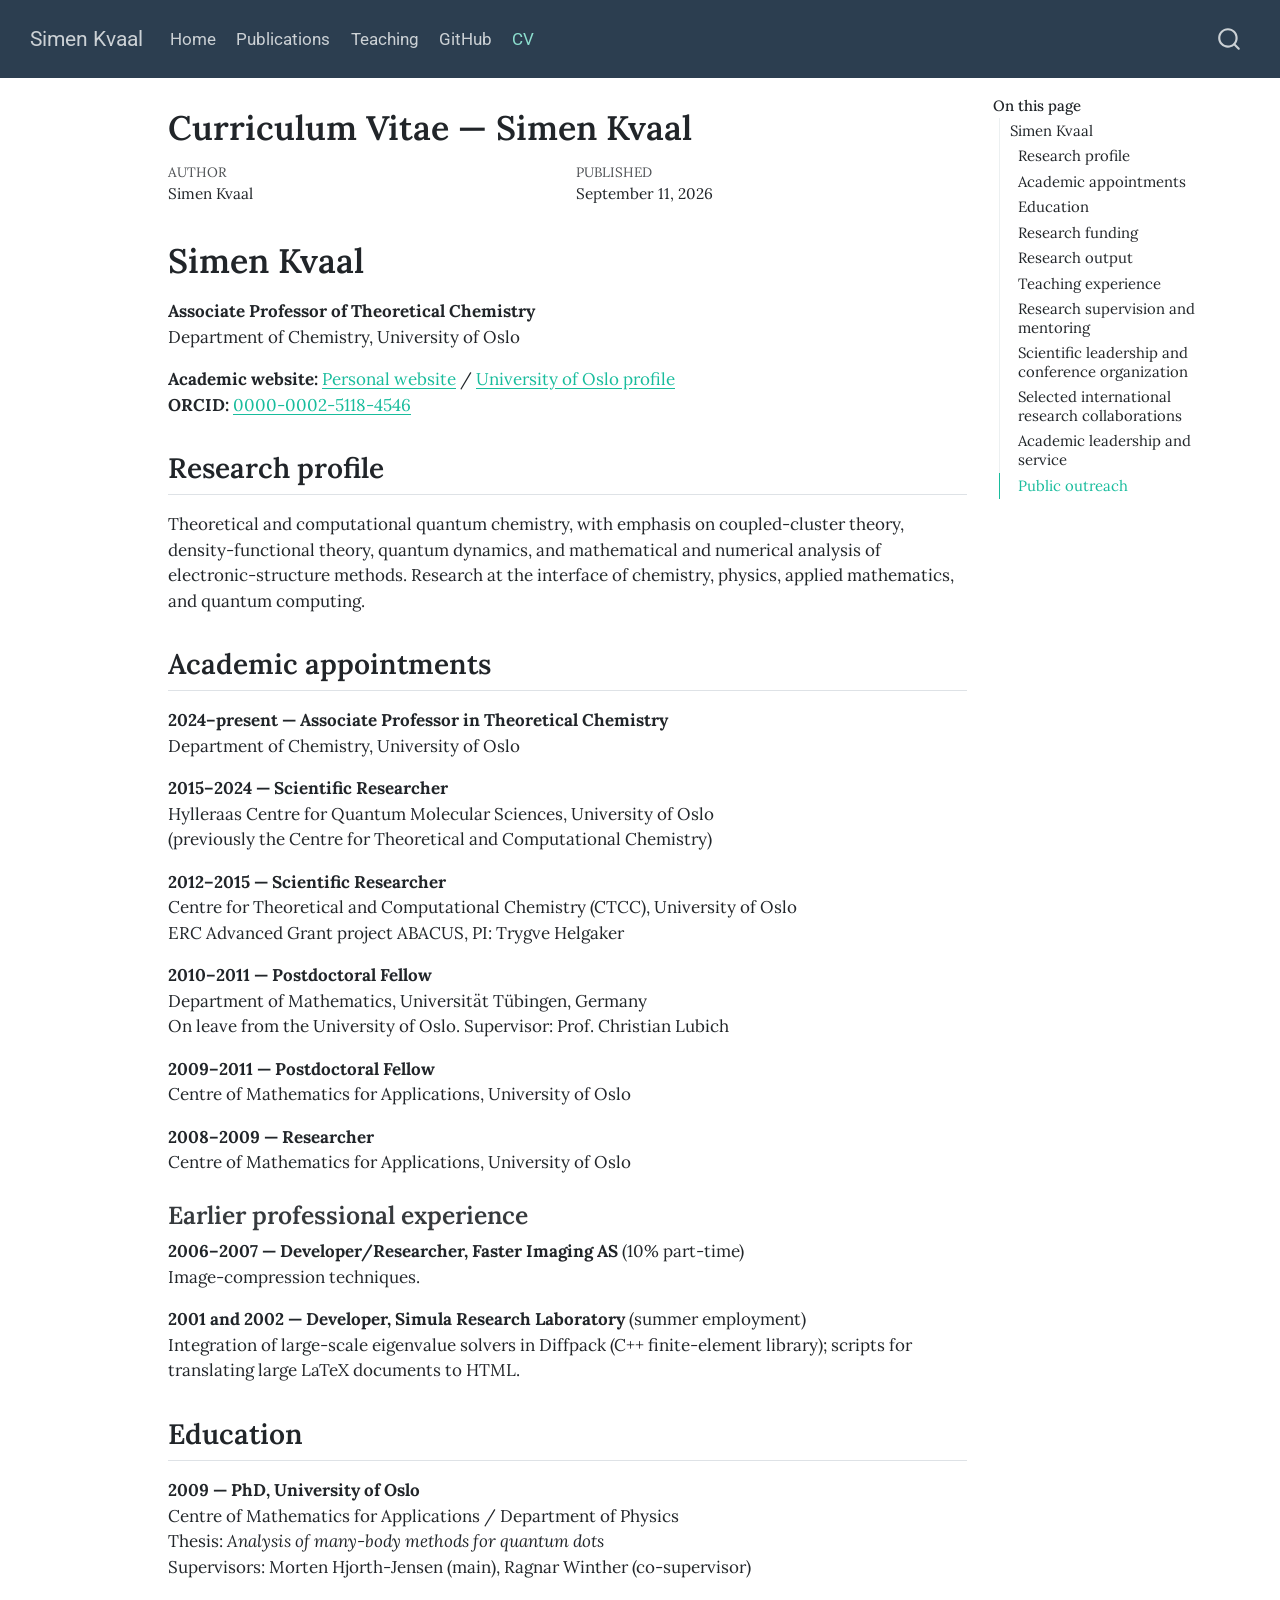
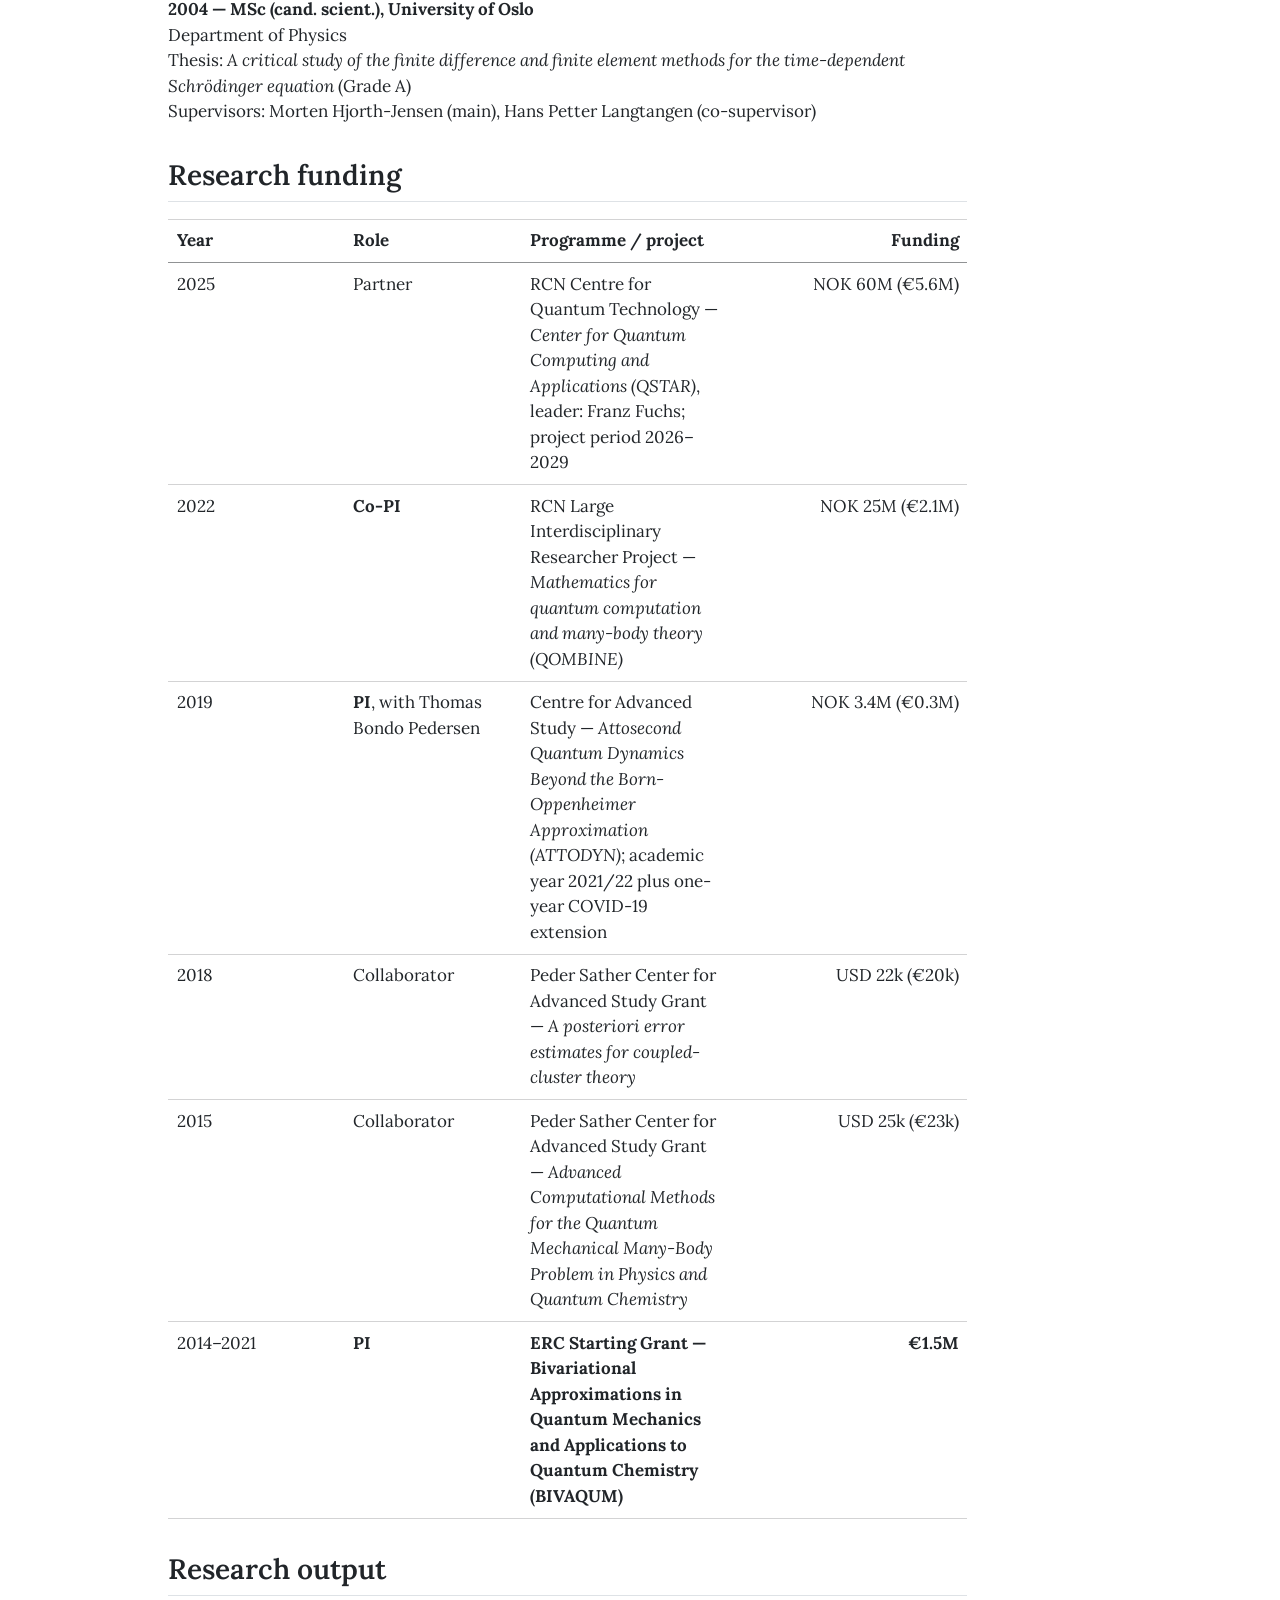
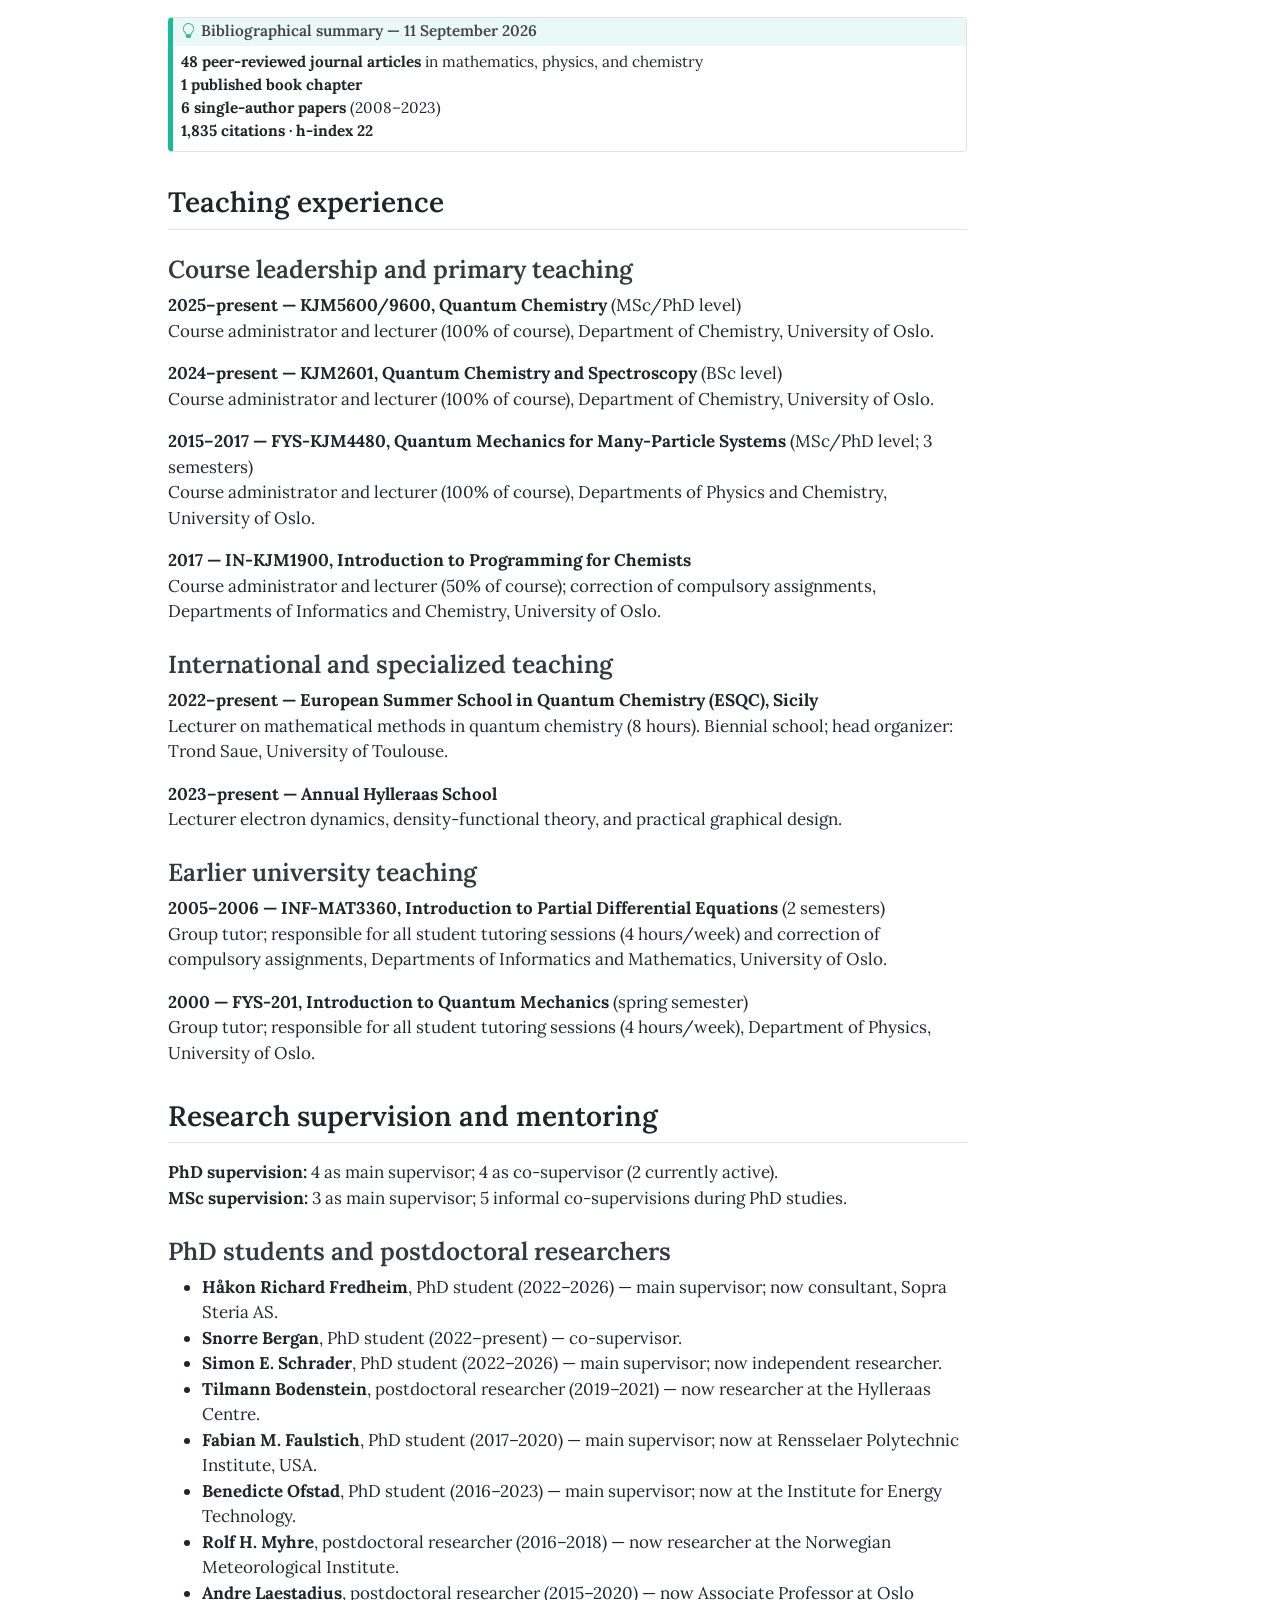
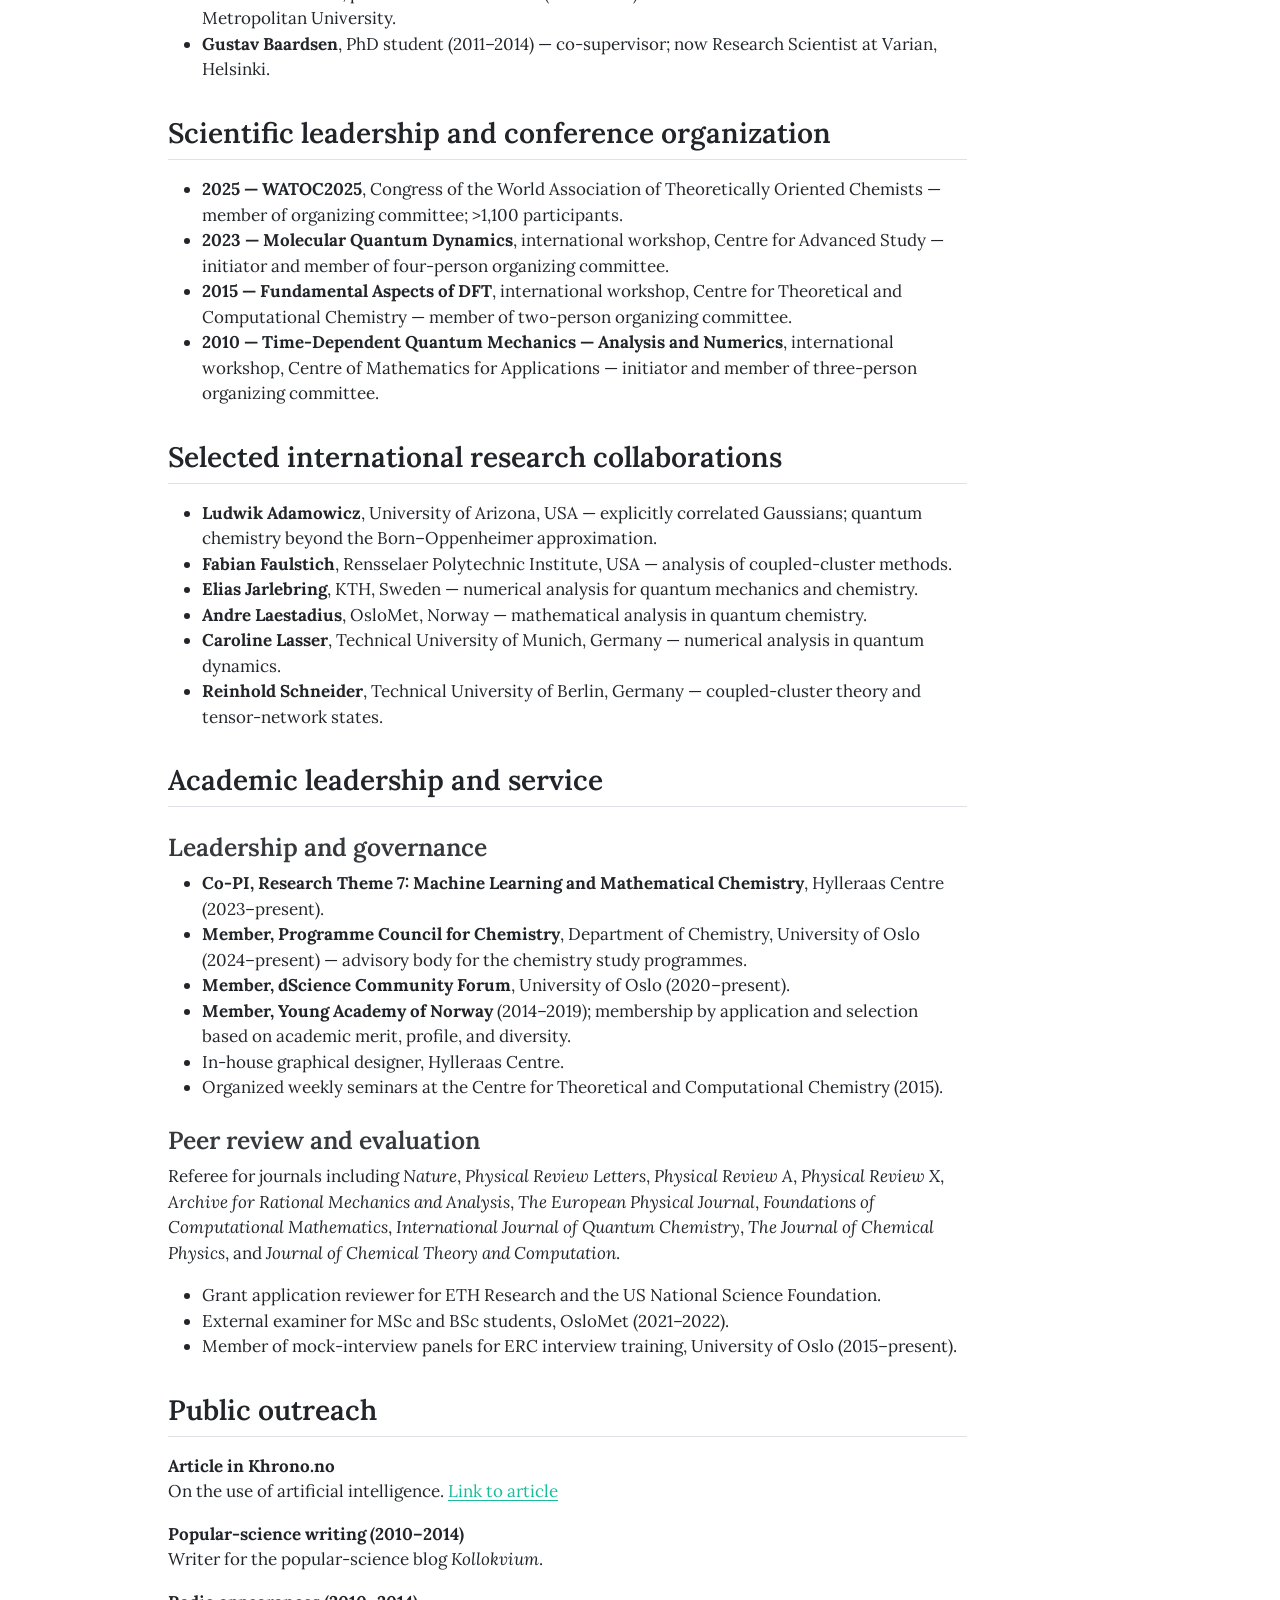
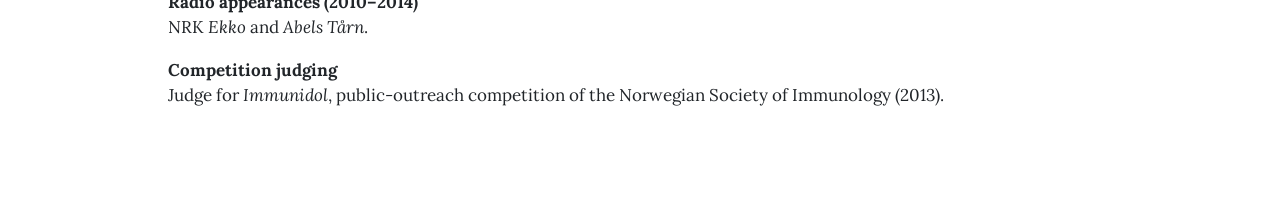
==== commit 3ab99521: "updates" ====
--- a/docs/cv.html
+++ b/docs/cv.html
@@ -109,6 +109,10 @@
   <li class="nav-item">
     <a class="nav-link" href="./teaching.html"> 
 <span class="menu-text">Teaching</span></a>
+  </li>  
+  <li class="nav-item">
+    <a class="nav-link" href="./github.html"> 
+<span class="menu-text">GitHub</span></a>
   </li>  
   <li class="nav-item">
     <a class="nav-link active" href="./cv.html" aria-current="page"> 
@@ -200,7 +204,7 @@
 <h1>Simen Kvaal</h1>
 <p><strong>Associate Professor of Theoretical Chemistry</strong><br>
 Department of Chemistry, University of Oslo</p>
-<p><strong>Academic website:</strong> <a href="https://www.mn.uio.no/">University of Oslo profile</a><br>
+<p><strong>Academic website:</strong> <a href="https://simenkva.github.io/">Personal website</a> / <a href="https://www.mn.uio.no/">University of Oslo profile</a><br>
 <strong>ORCID:</strong> <a href="https://orcid.org/0000-0002-5118-4546">0000-0002-5118-4546</a></p>
 <section id="research-profile" class="level2">
 <h2 class="anchored" data-anchor-id="research-profile">Research profile</h2>
@@ -410,6 +414,8 @@
 </section>
 <section id="public-outreach" class="level2">
 <h2 class="anchored" data-anchor-id="public-outreach">Public outreach</h2>
+<p><strong>Article in Khrono.no</strong><br>
+On the use of artificial intelligence. <a href="https://www.khrono.no/ki-er-bullshit/925406">Link to article</a></p>
 <p><strong>Popular-science writing (2010–2014)</strong><br>
 Writer for the popular-science blog <em>Kollokvium</em>.</p>
 <p><strong>Radio appearances (2010–2014)</strong><br>
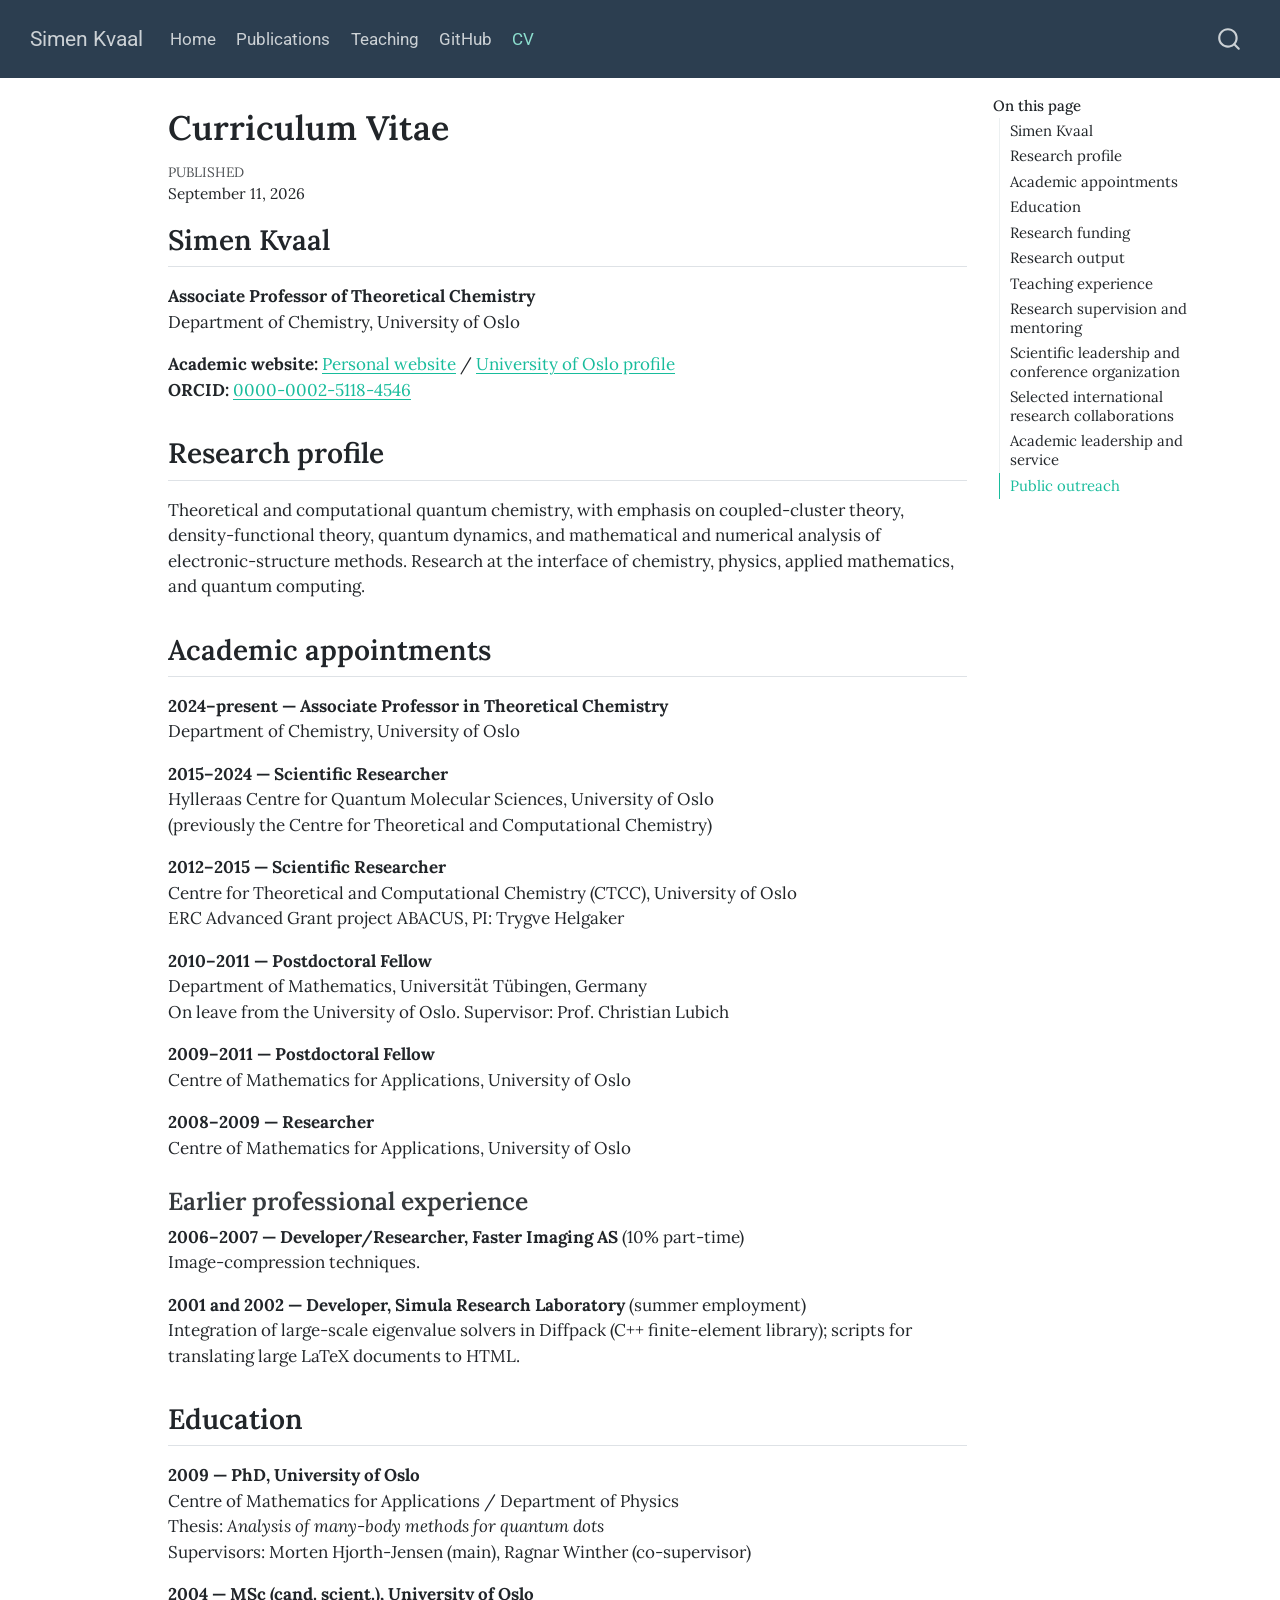
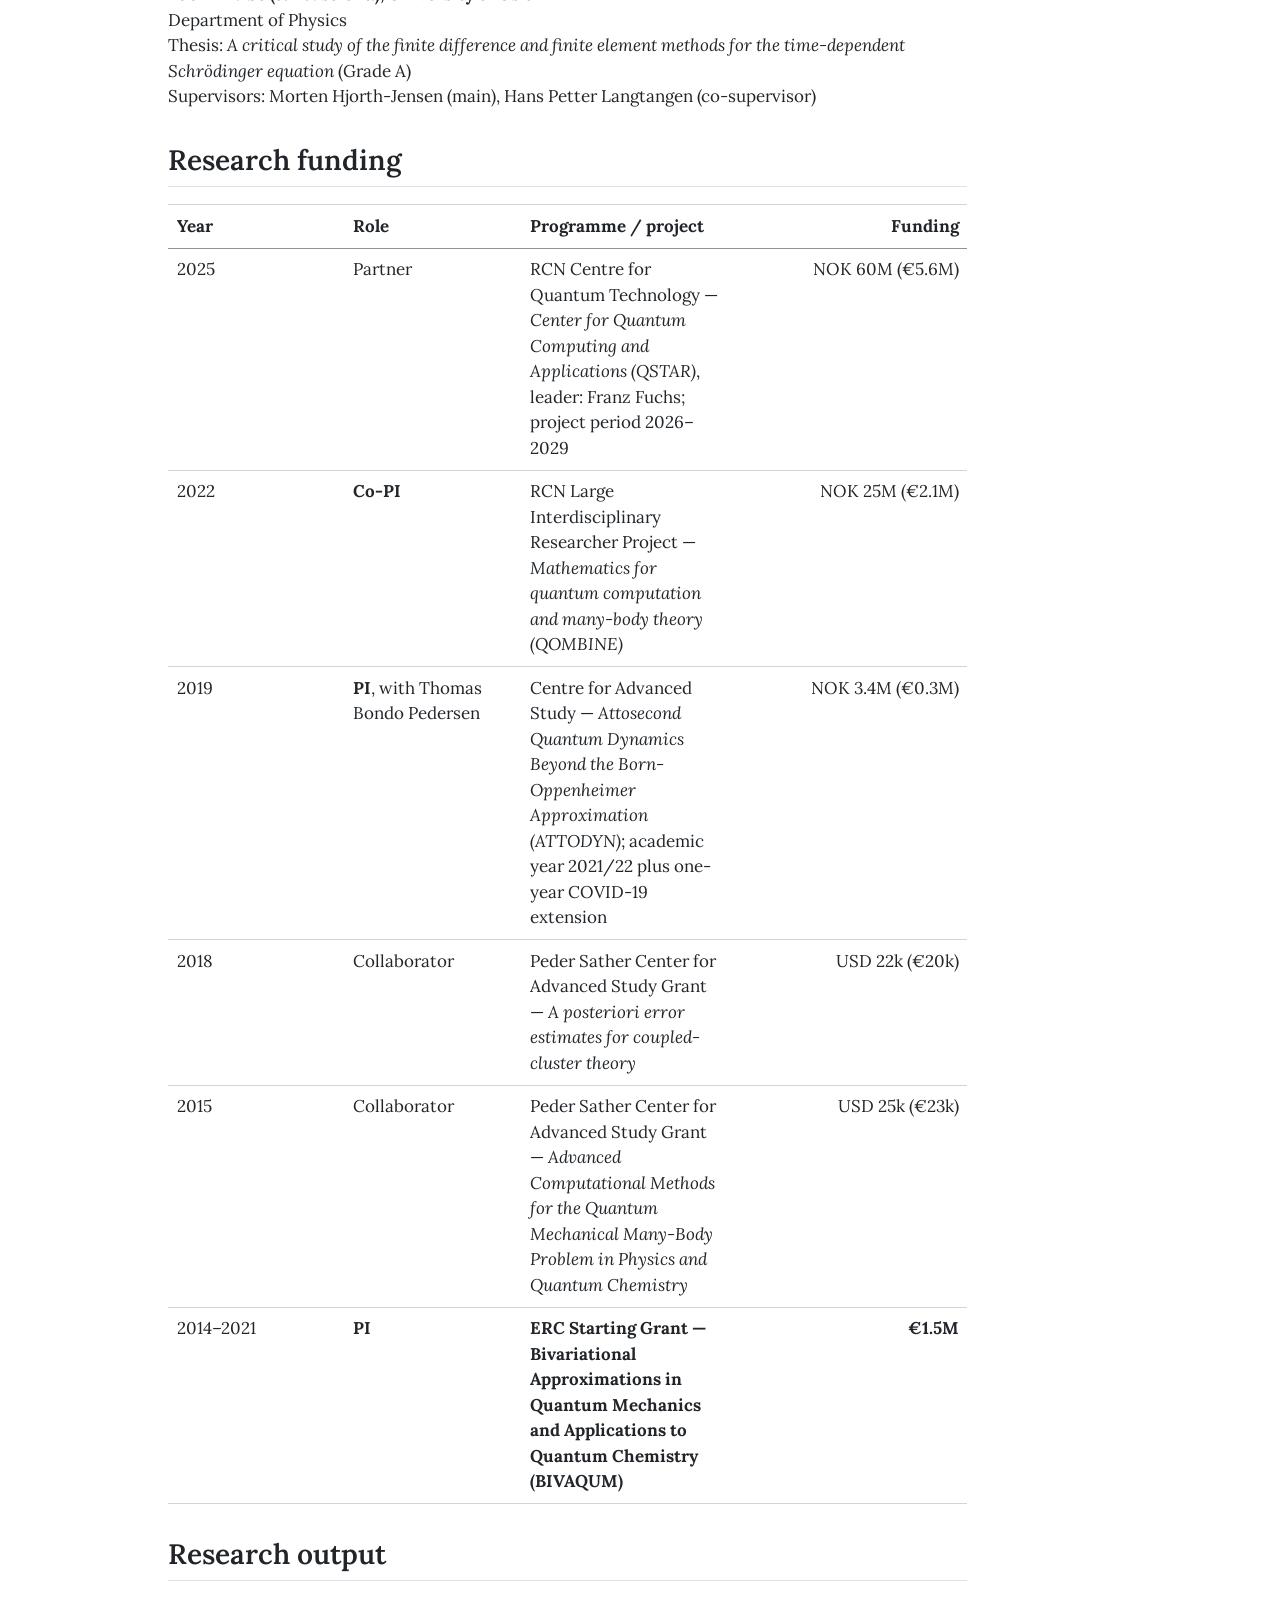
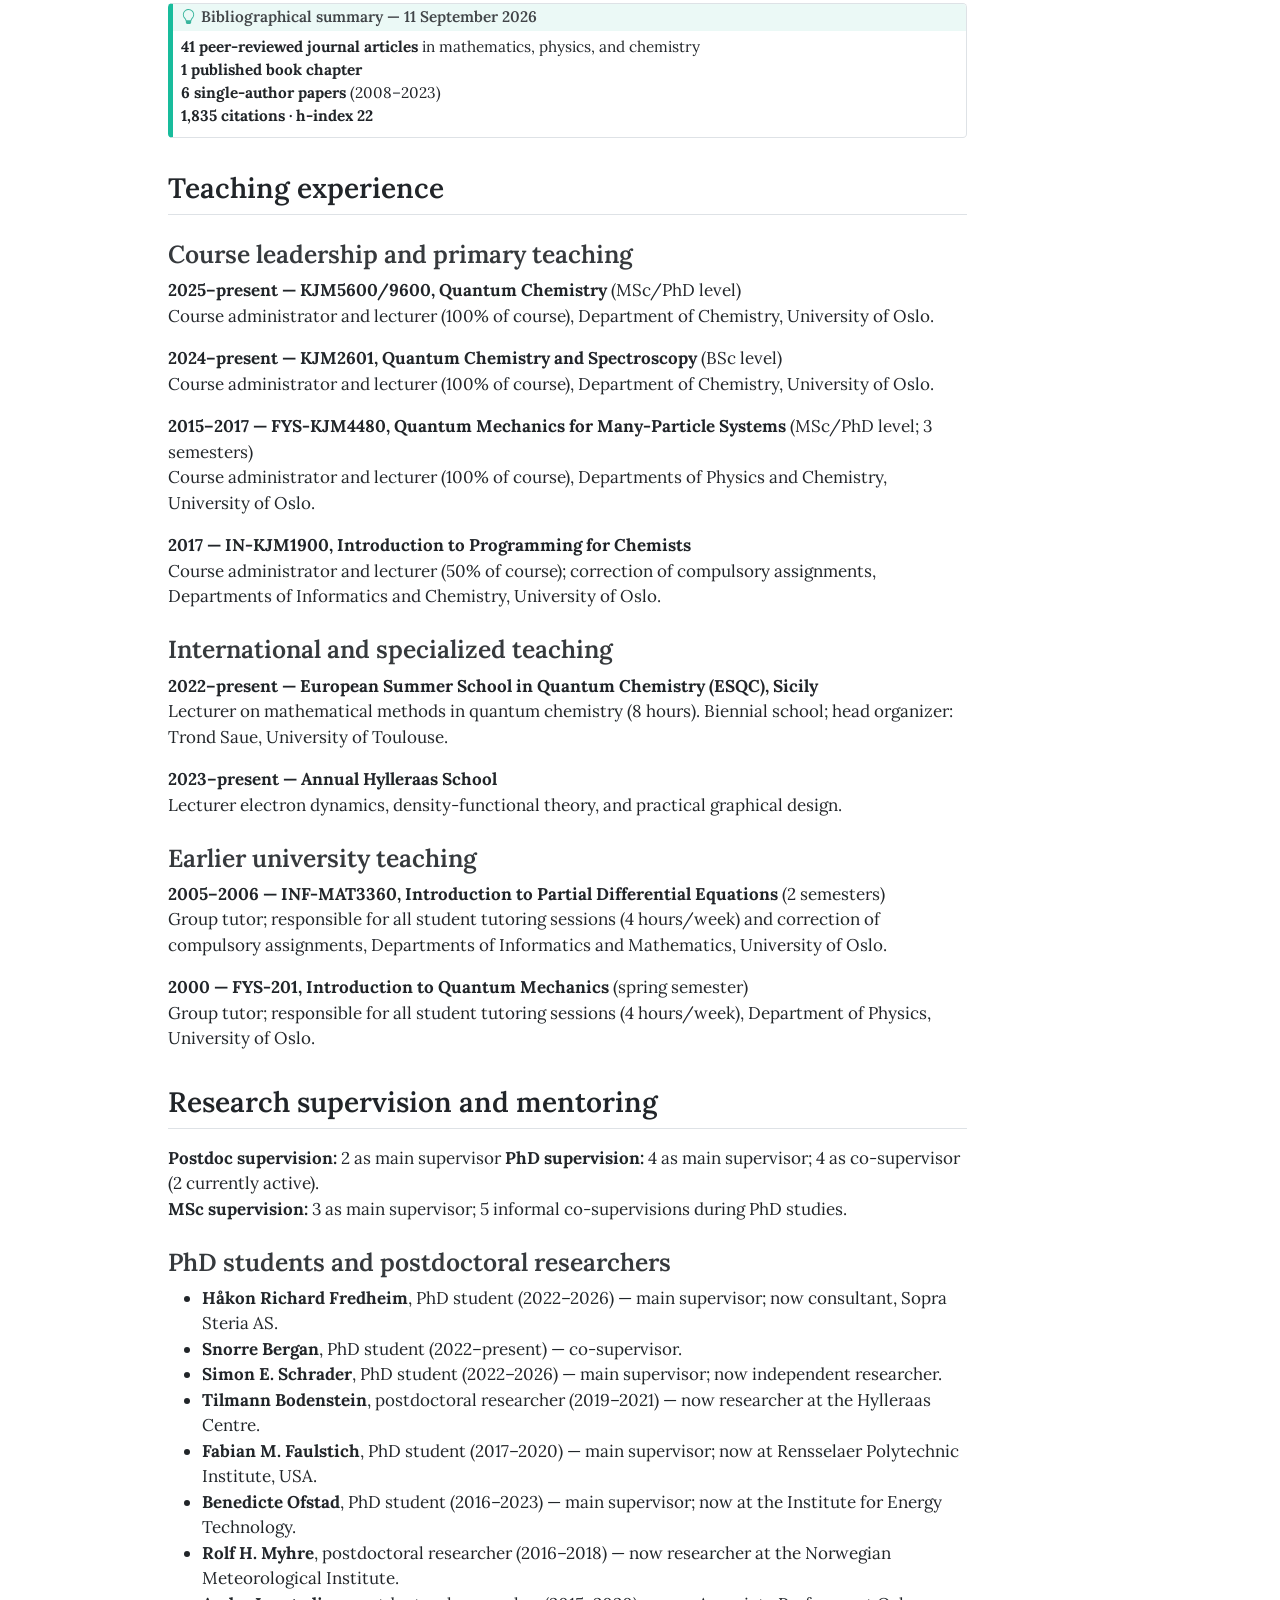
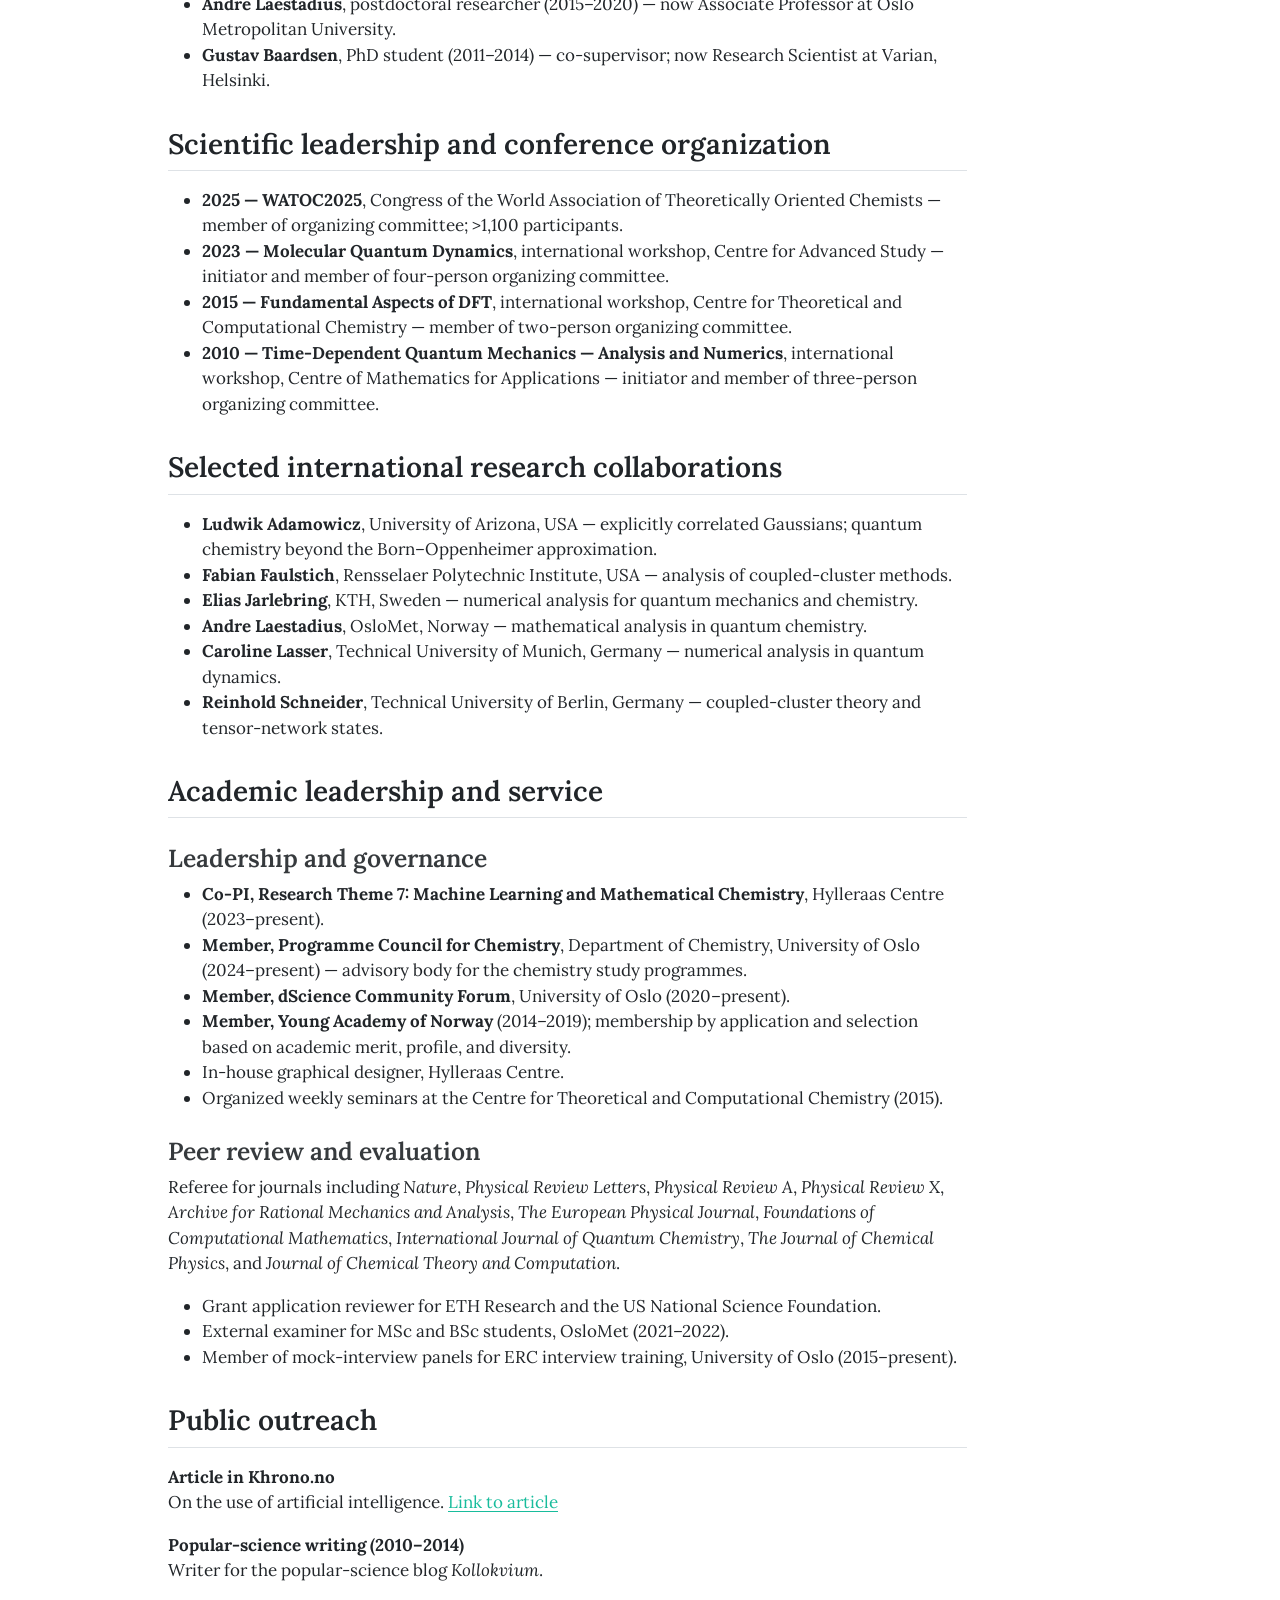
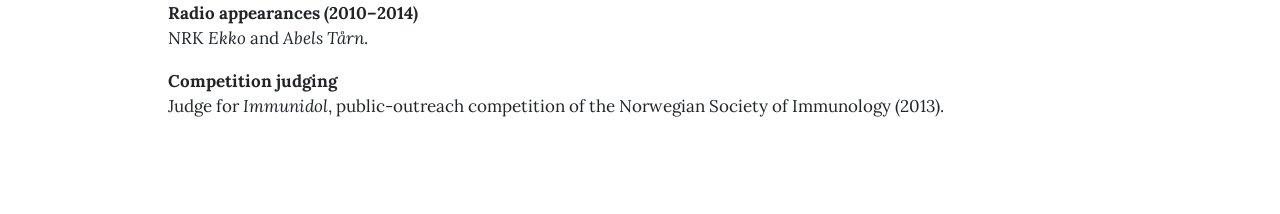
==== commit d28887a4: "render" ====
--- a/docs/cv.html
+++ b/docs/cv.html
@@ -6,10 +6,9 @@
 
 <meta name="viewport" content="width=device-width, initial-scale=1.0, user-scalable=yes">
 
-<meta name="author" content="Simen Kvaal">
 <meta name="dcterms.date" content="2026-09-11">
 
-<title>Curriculum Vitae — Simen Kvaal – Simen Kvaal</title>
+<title>Curriculum Vitae – Simen Kvaal</title>
 <style>
 /* Default styles provided by pandoc.
 ** See https://pandoc.org/MANUAL.html#variables-for-html for config info.
@@ -134,8 +133,7 @@
     <h2 id="toc-title">On this page</h2>
    
   <ul>
-  <li><a href="#simen-kvaal" id="toc-simen-kvaal" class="nav-link active" data-scroll-target="#simen-kvaal">Simen Kvaal</a>
-  <ul class="collapse">
+  <li><a href="#simen-kvaal" id="toc-simen-kvaal" class="nav-link active" data-scroll-target="#simen-kvaal">Simen Kvaal</a></li>
   <li><a href="#research-profile" id="toc-research-profile" class="nav-link" data-scroll-target="#research-profile">Research profile</a></li>
   <li><a href="#academic-appointments" id="toc-academic-appointments" class="nav-link" data-scroll-target="#academic-appointments">Academic appointments</a>
   <ul class="collapse">
@@ -162,7 +160,6 @@
   <li><a href="#peer-review-and-evaluation" id="toc-peer-review-and-evaluation" class="nav-link" data-scroll-target="#peer-review-and-evaluation">Peer review and evaluation</a></li>
   </ul></li>
   <li><a href="#public-outreach" id="toc-public-outreach" class="nav-link" data-scroll-target="#public-outreach">Public outreach</a></li>
-  </ul></li>
   </ul>
 </nav>
     </div>
@@ -171,19 +168,13 @@
 
 <header id="title-block-header" class="quarto-title-block default">
 <div class="quarto-title">
-<h1 class="title">Curriculum Vitae — Simen Kvaal</h1>
+<h1 class="title">Curriculum Vitae</h1>
 </div>
 
 
 
 <div class="quarto-title-meta">
 
-    <div>
-    <div class="quarto-title-meta-heading">Author</div>
-    <div class="quarto-title-meta-contents">
-             <p>Simen Kvaal </p>
-          </div>
-  </div>
     
     <div>
     <div class="quarto-title-meta-heading">Published</div>
@@ -200,12 +191,13 @@
 </header>
 
 
-<section id="simen-kvaal" class="level1">
-<h1>Simen Kvaal</h1>
+<section id="simen-kvaal" class="level2">
+<h2 class="anchored" data-anchor-id="simen-kvaal">Simen Kvaal</h2>
 <p><strong>Associate Professor of Theoretical Chemistry</strong><br>
 Department of Chemistry, University of Oslo</p>
 <p><strong>Academic website:</strong> <a href="https://simenkva.github.io/">Personal website</a> / <a href="https://www.mn.uio.no/">University of Oslo profile</a><br>
 <strong>ORCID:</strong> <a href="https://orcid.org/0000-0002-5118-4546">0000-0002-5118-4546</a></p>
+</section>
 <section id="research-profile" class="level2">
 <h2 class="anchored" data-anchor-id="research-profile">Research profile</h2>
 <p>Theoretical and computational quantum chemistry, with emphasis on coupled-cluster theory, density-functional theory, quantum dynamics, and mathematical and numerical analysis of electronic-structure methods. Research at the interface of chemistry, physics, applied mathematics, and quantum computing.</p>
@@ -315,7 +307,7 @@
 </div>
 </div>
 <div class="callout-body-container callout-body">
-<p><strong>48 peer-reviewed journal articles</strong> in mathematics, physics, and chemistry<br>
+<p><strong>41 peer-reviewed journal articles</strong> in mathematics, physics, and chemistry<br>
 <strong>1 published book chapter</strong><br>
 <strong>6 single-author papers</strong> (2008–2023)<br>
 <strong>1,835 citations · h-index 22</strong></p>
@@ -352,7 +344,7 @@
 </section>
 <section id="research-supervision-and-mentoring" class="level2">
 <h2 class="anchored" data-anchor-id="research-supervision-and-mentoring">Research supervision and mentoring</h2>
-<p><strong>PhD supervision:</strong> 4 as main supervisor; 4 as co-supervisor (2 currently active).<br>
+<p><strong>Postdoc supervision:</strong> 2 as main supervisor <strong>PhD supervision:</strong> 4 as main supervisor; 4 as co-supervisor (2 currently active).<br>
 <strong>MSc supervision:</strong> 3 as main supervisor; 5 informal co-supervisions during PhD studies.</p>
 <section id="phd-students-and-postdoctoral-researchers" class="level3">
 <h3 class="anchored" data-anchor-id="phd-students-and-postdoctoral-researchers">PhD students and postdoctoral researchers</h3>
@@ -424,7 +416,6 @@
 Judge for <em>Immunidol</em>, public-outreach competition of the Norwegian Society of Immunology (2013).</p>
 
 
-</section>
 </section>
 
 </main> <!-- /main -->
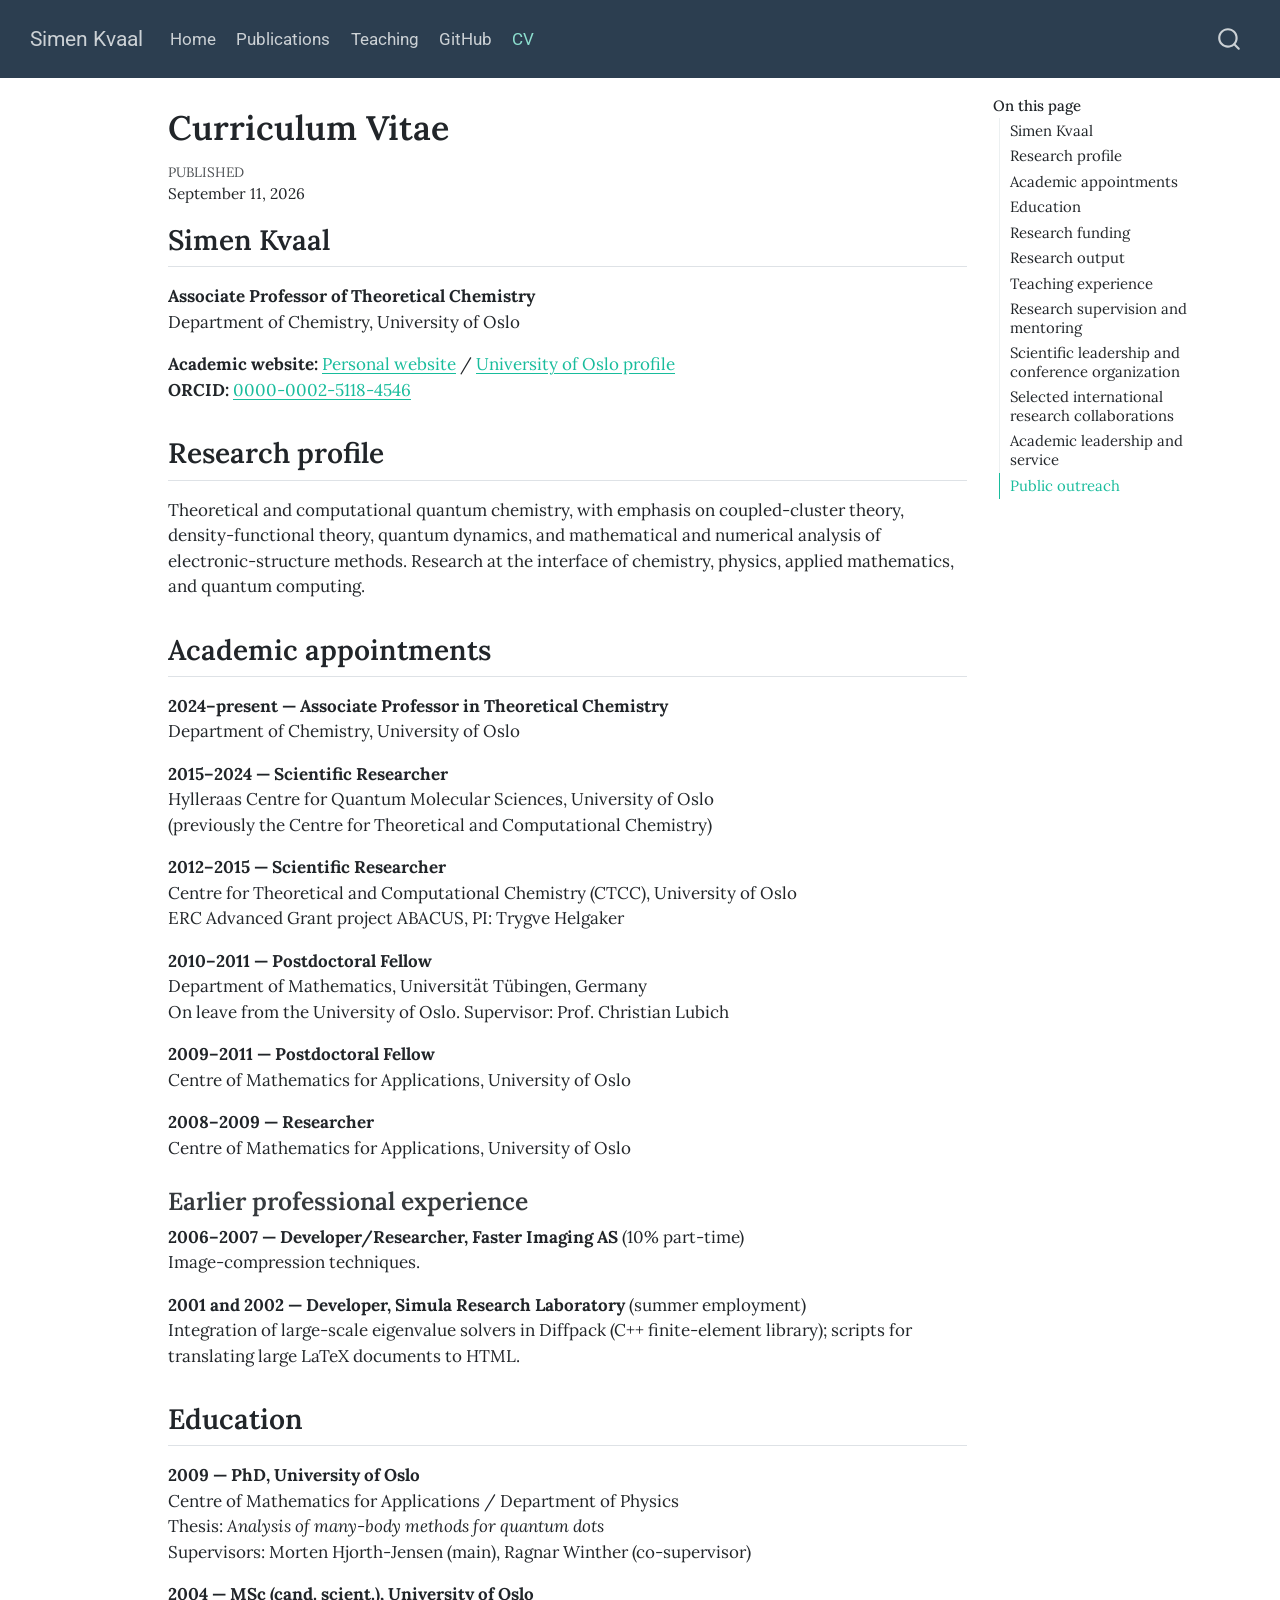
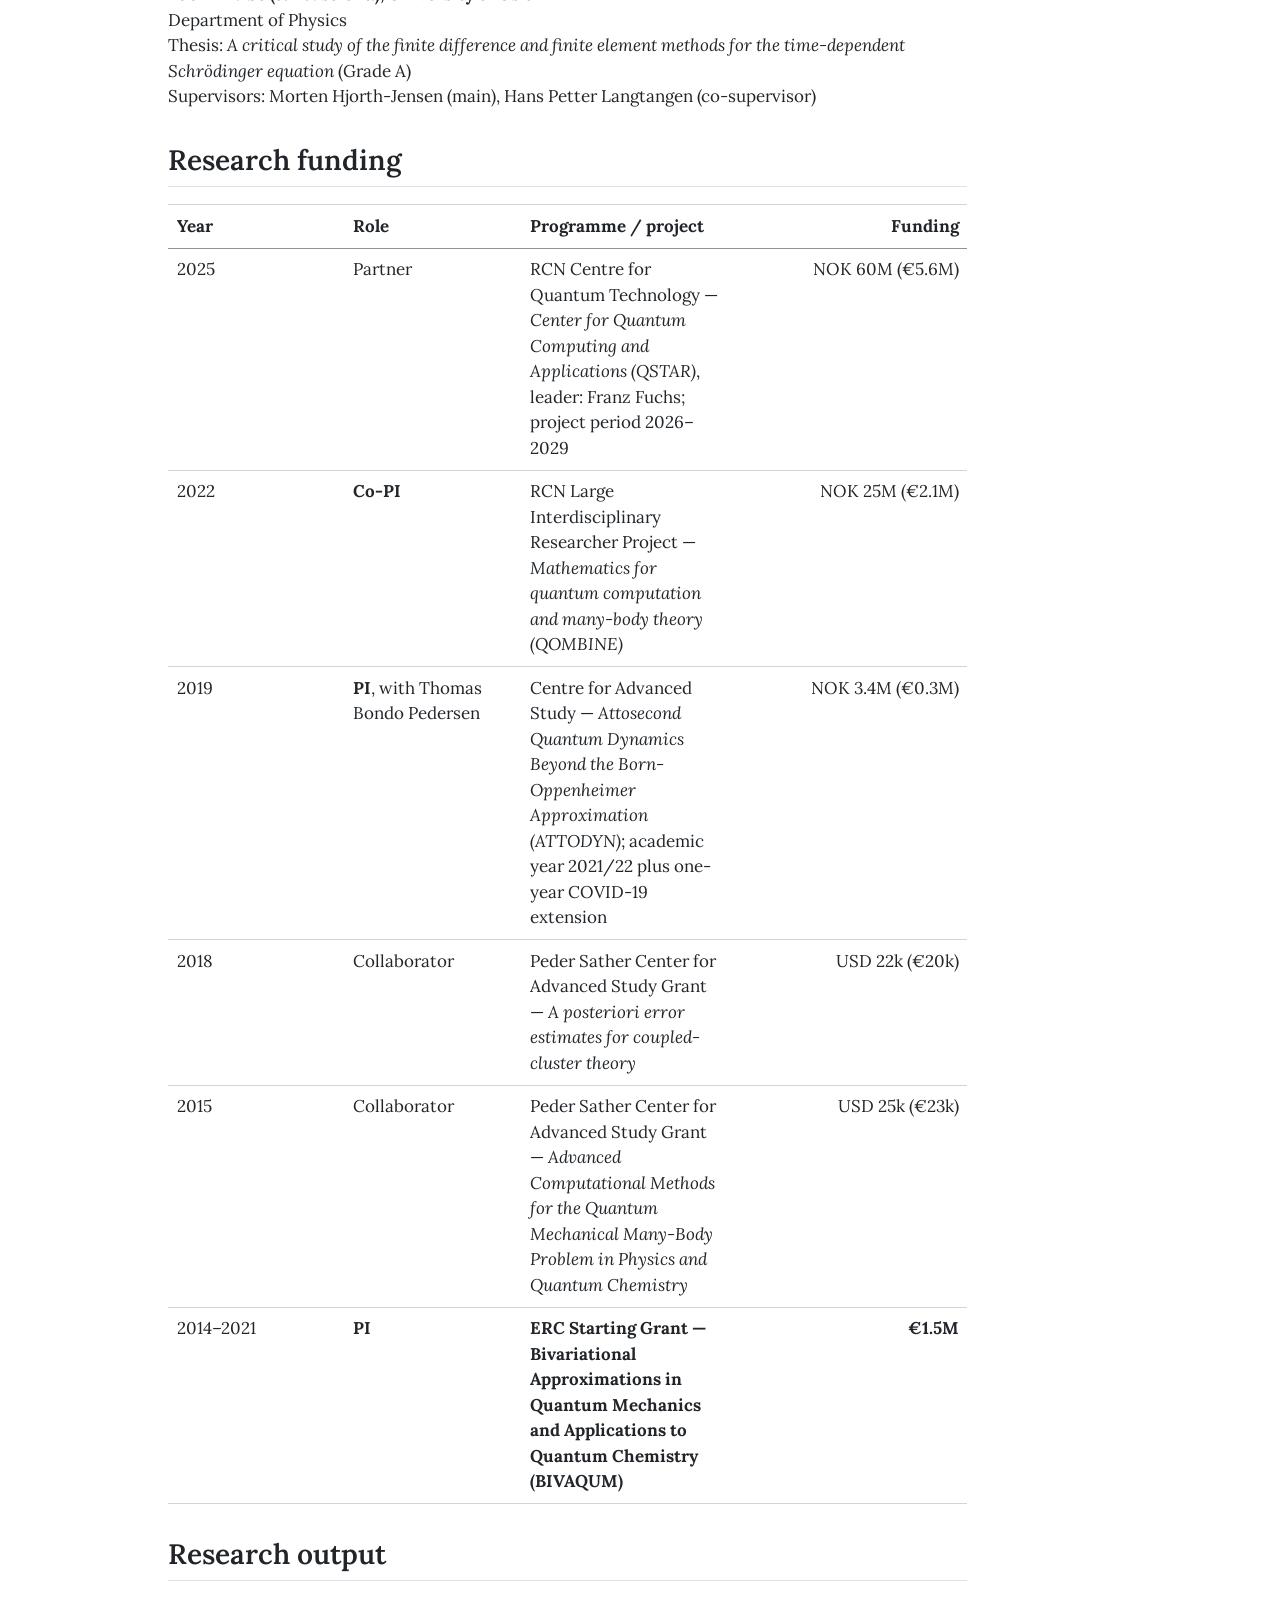
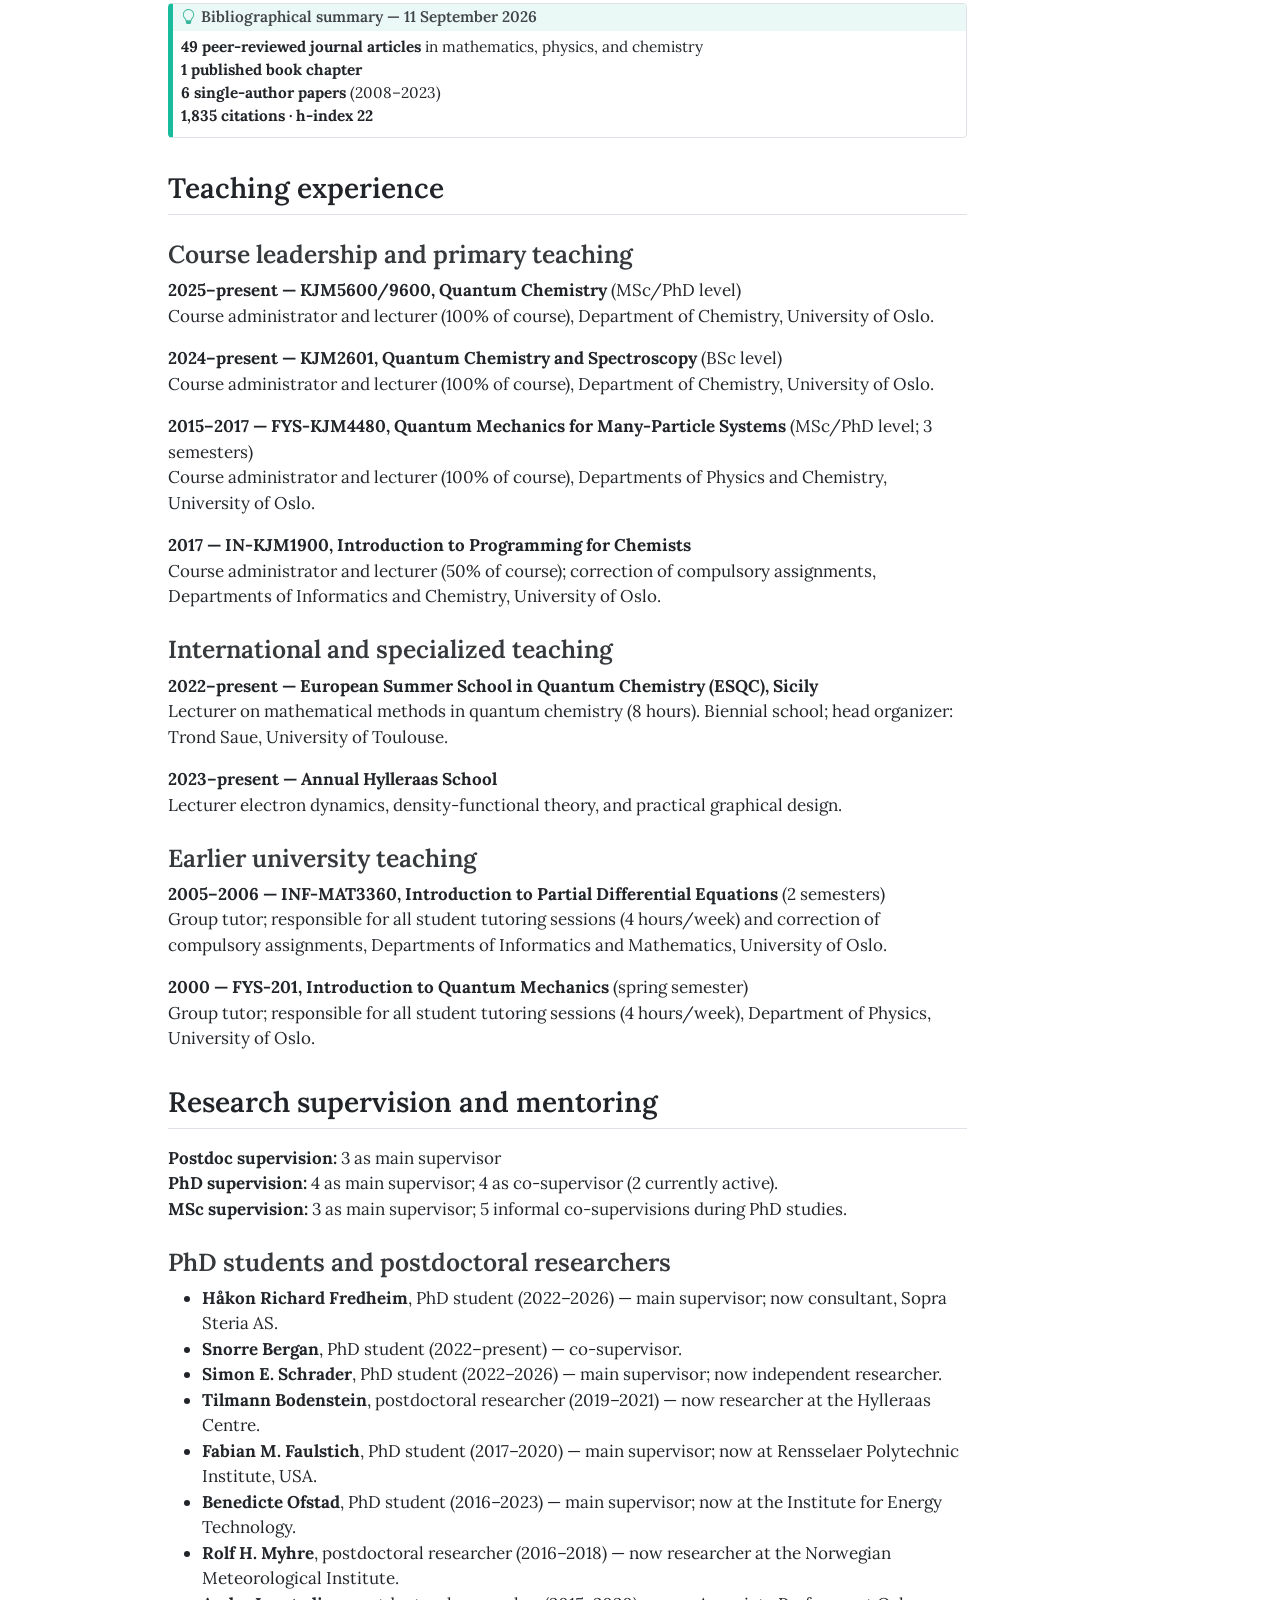
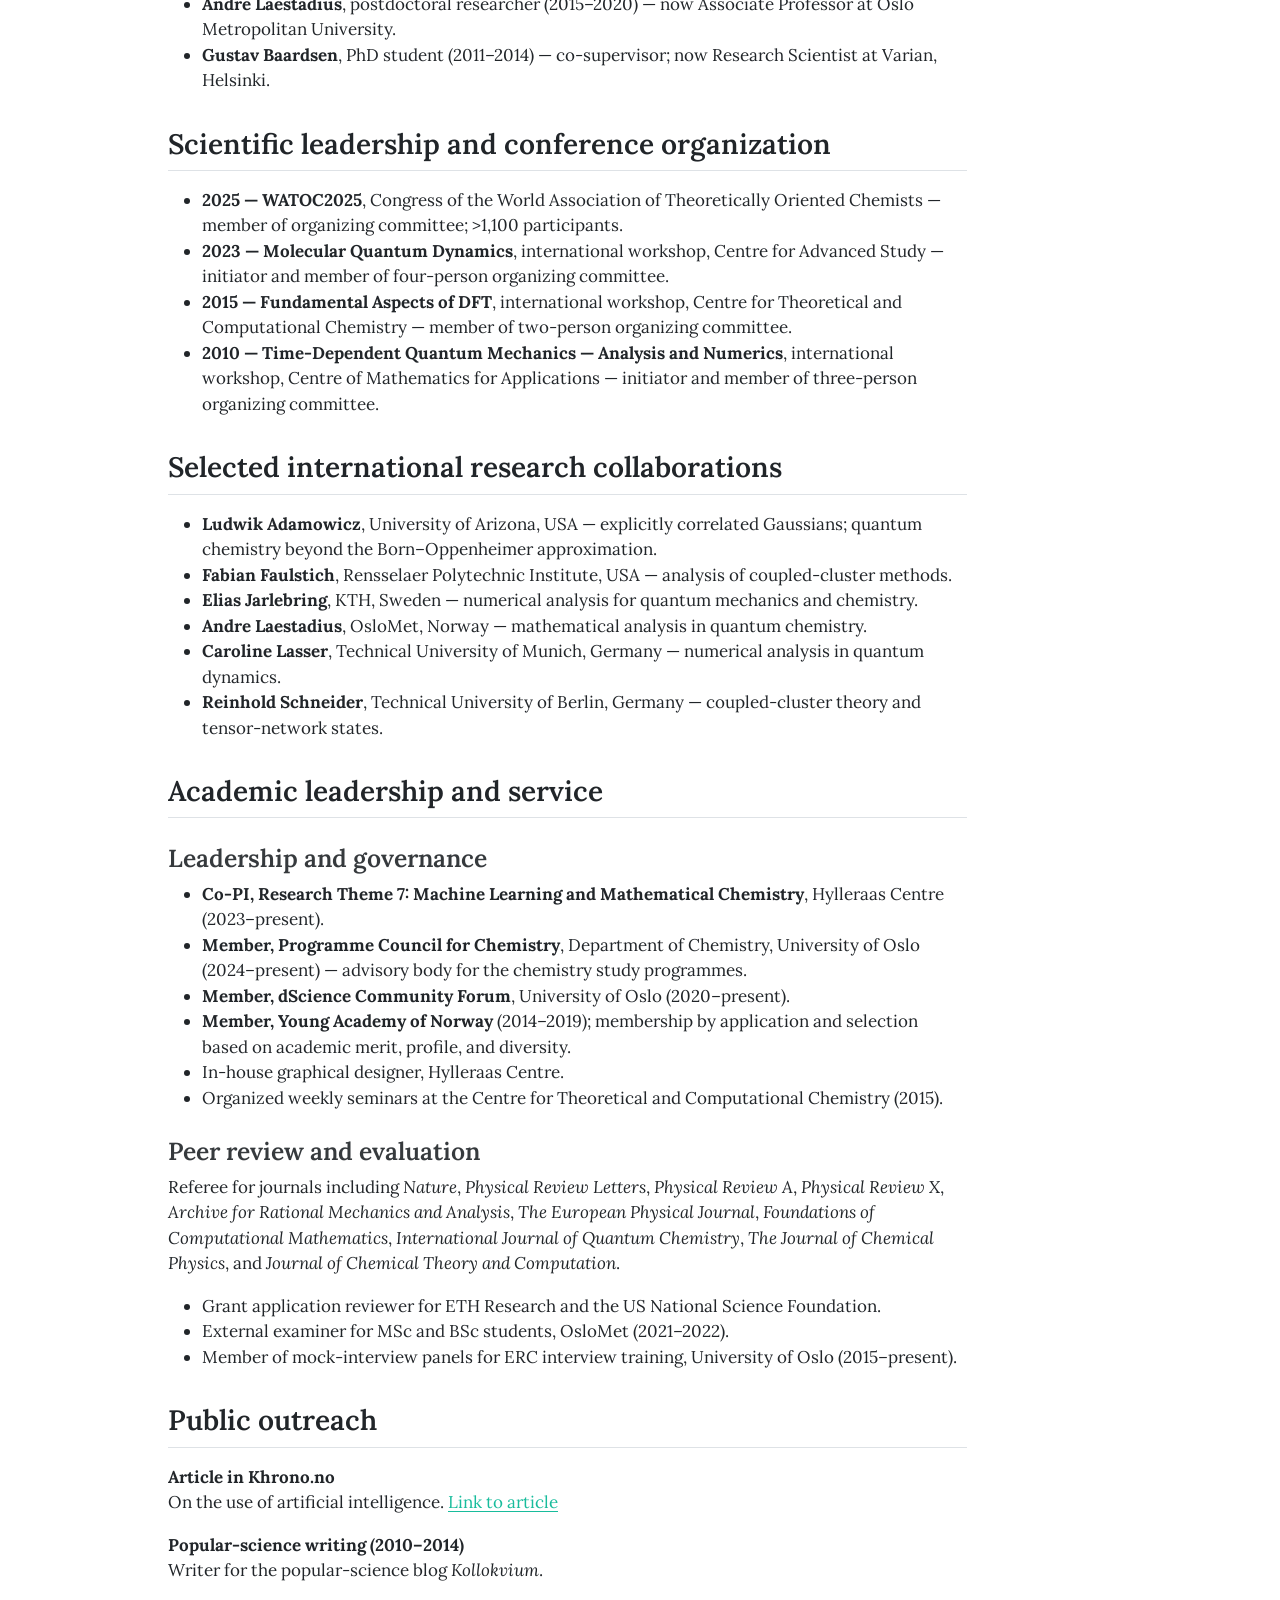
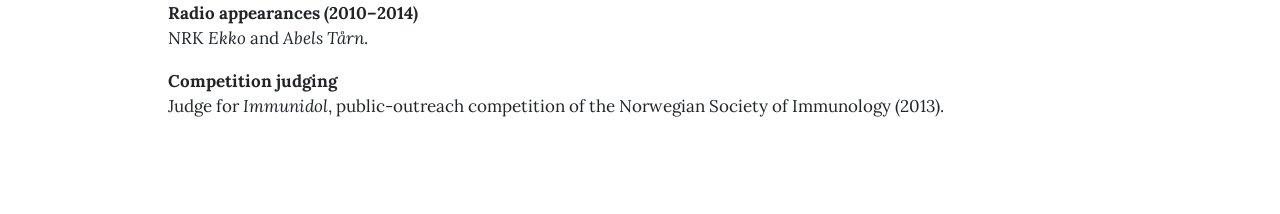
==== commit 3ec89d72: "Fix article and postdoc counts in CV Co-Authored-By: Claude Opus 5.5 <noreply@anthropic.com> Claude-" ====
--- a/docs/cv.html
+++ b/docs/cv.html
@@ -307,7 +307,7 @@
 </div>
 </div>
 <div class="callout-body-container callout-body">
-<p><strong>41 peer-reviewed journal articles</strong> in mathematics, physics, and chemistry<br>
+<p><strong>49 peer-reviewed journal articles</strong> in mathematics, physics, and chemistry<br>
 <strong>1 published book chapter</strong><br>
 <strong>6 single-author papers</strong> (2008–2023)<br>
 <strong>1,835 citations · h-index 22</strong></p>
@@ -344,7 +344,8 @@
 </section>
 <section id="research-supervision-and-mentoring" class="level2">
 <h2 class="anchored" data-anchor-id="research-supervision-and-mentoring">Research supervision and mentoring</h2>
-<p><strong>Postdoc supervision:</strong> 2 as main supervisor <strong>PhD supervision:</strong> 4 as main supervisor; 4 as co-supervisor (2 currently active).<br>
+<p><strong>Postdoc supervision:</strong> 3 as main supervisor<br>
+<strong>PhD supervision:</strong> 4 as main supervisor; 4 as co-supervisor (2 currently active).<br>
 <strong>MSc supervision:</strong> 3 as main supervisor; 5 informal co-supervisions during PhD studies.</p>
 <section id="phd-students-and-postdoctoral-researchers" class="level3">
 <h3 class="anchored" data-anchor-id="phd-students-and-postdoctoral-researchers">PhD students and postdoctoral researchers</h3>
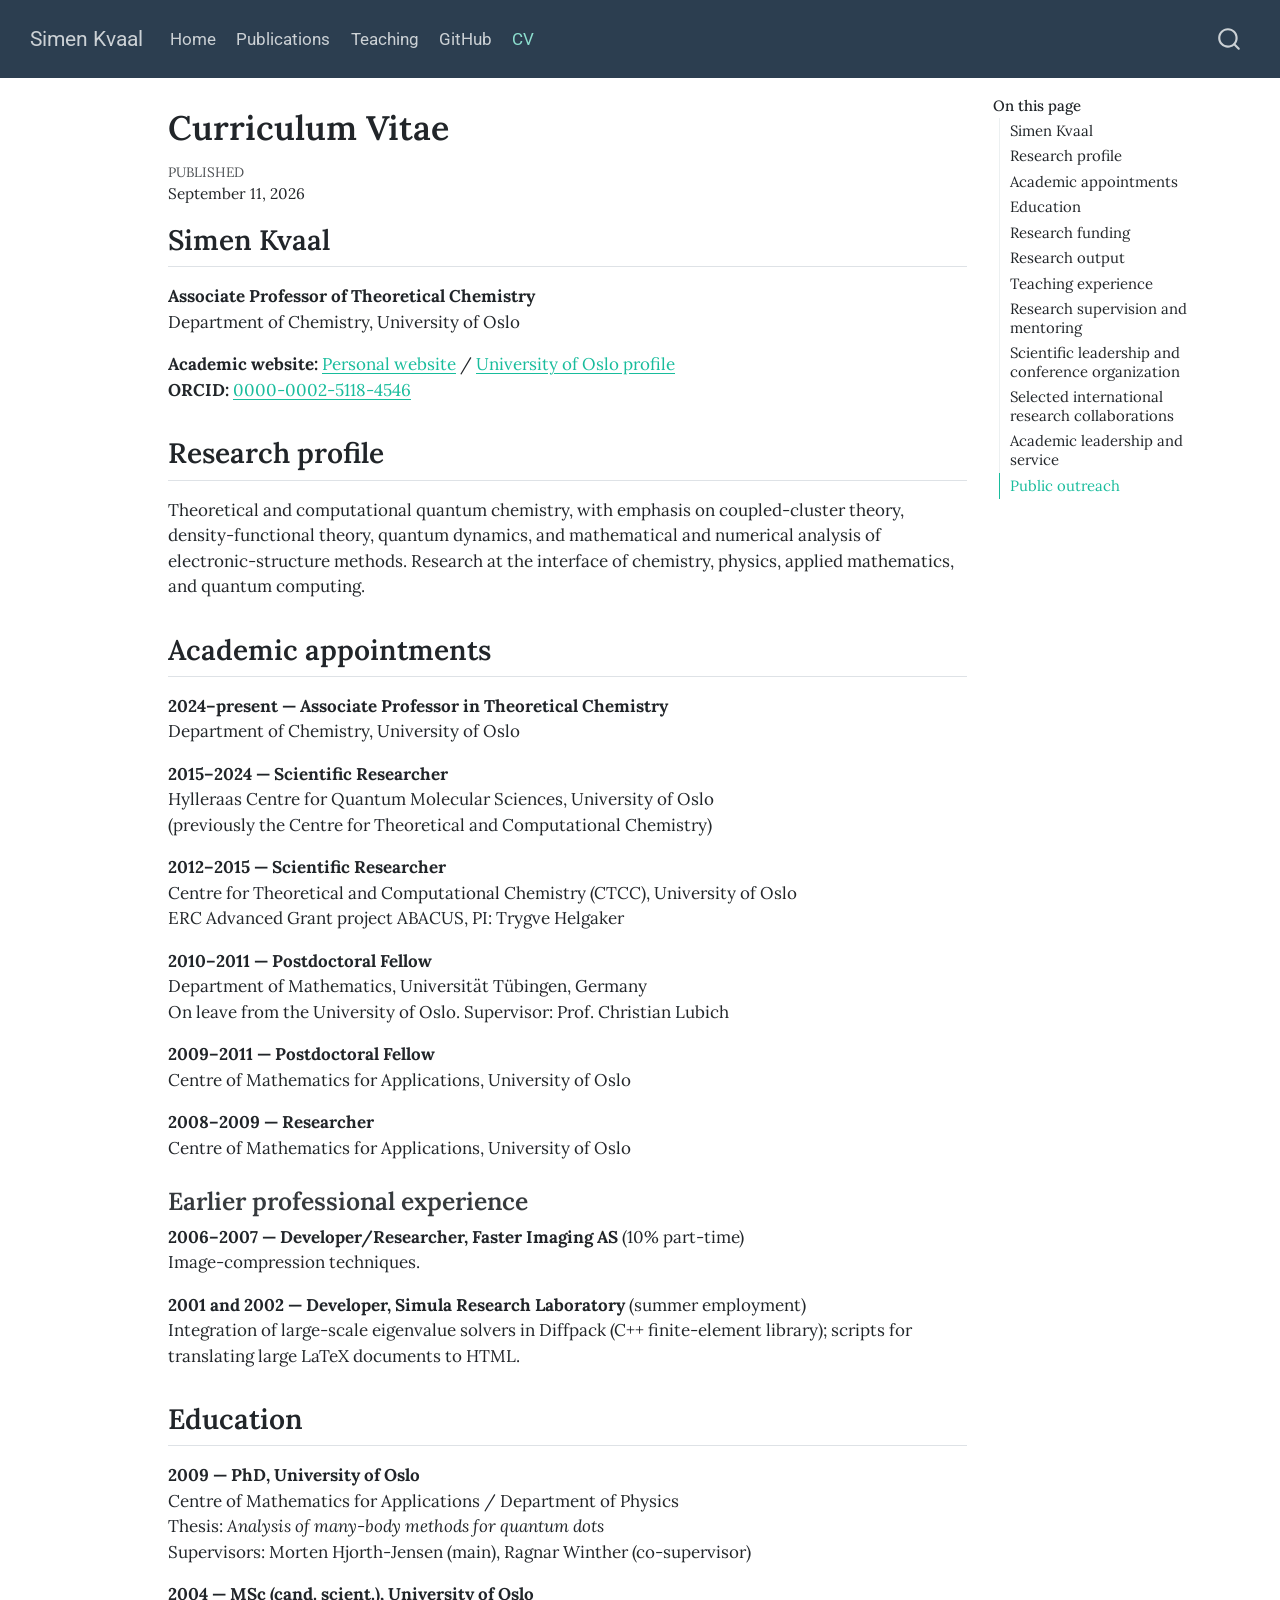
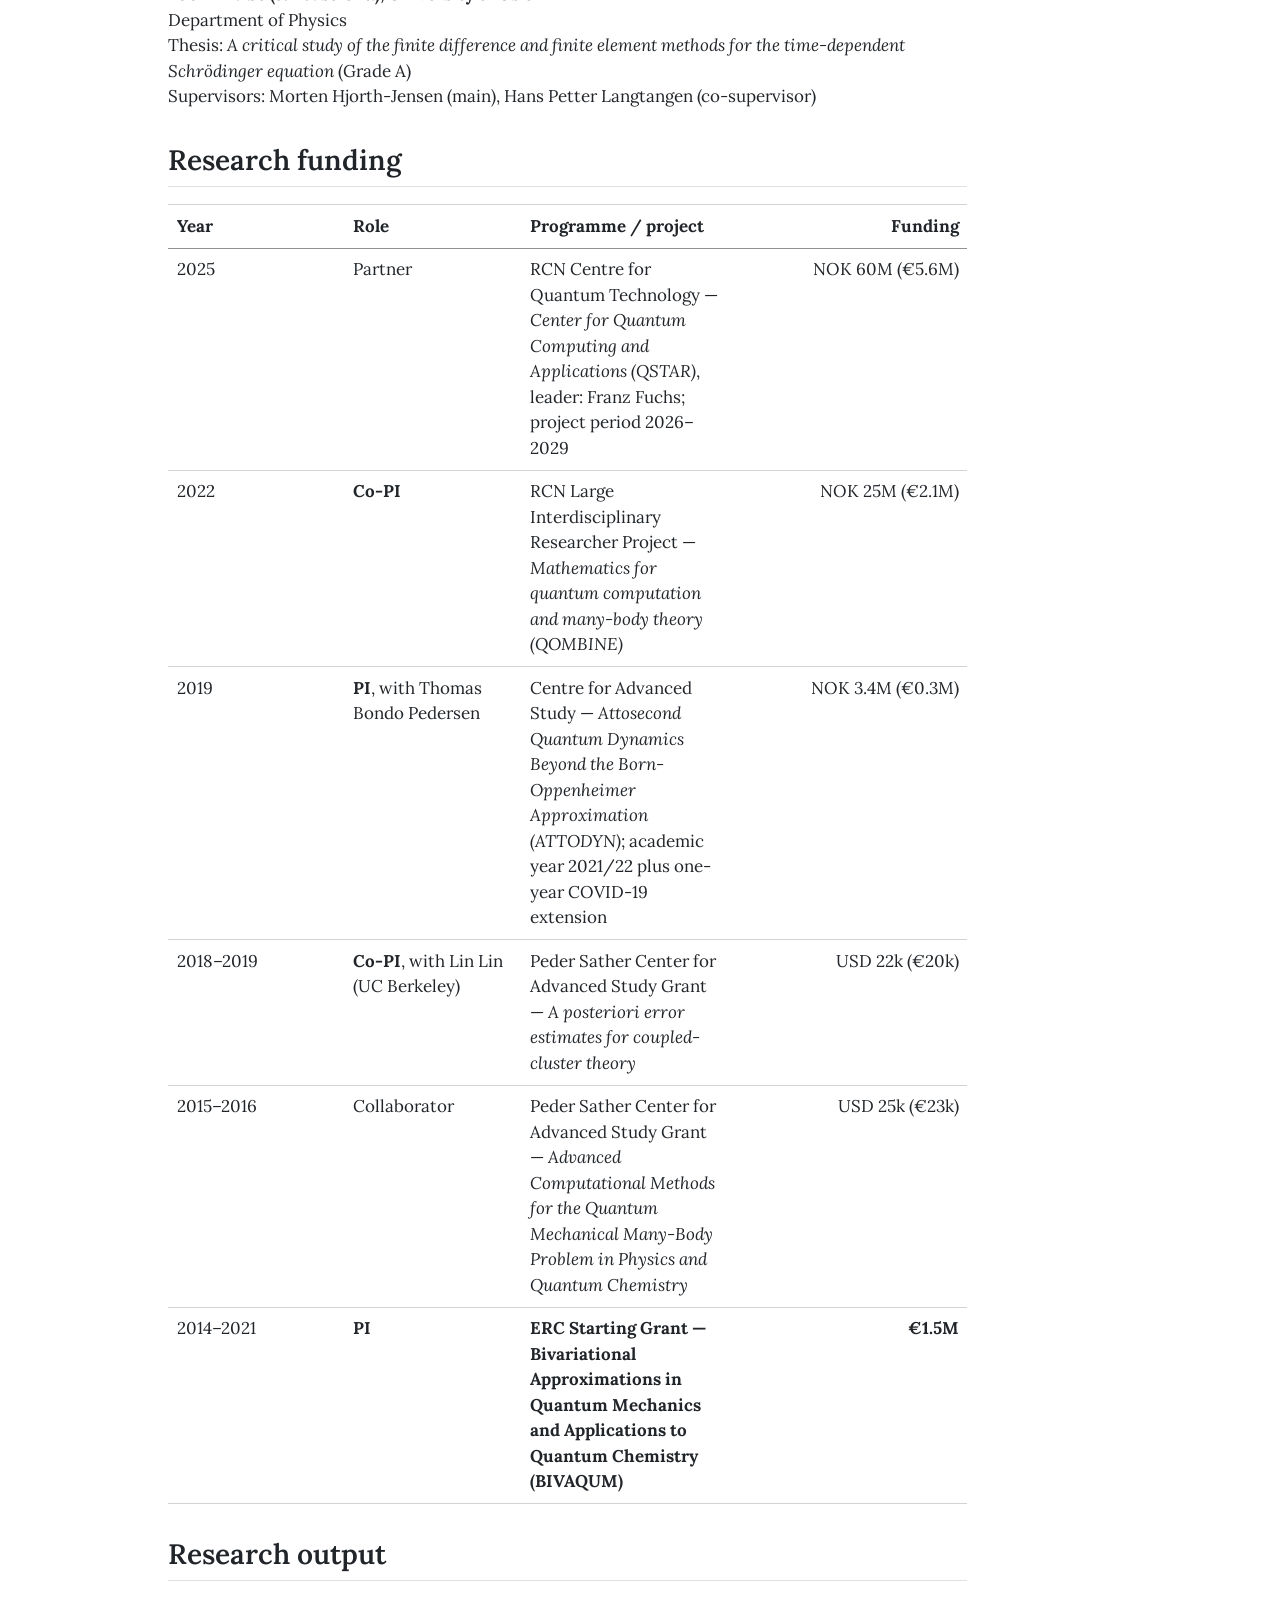
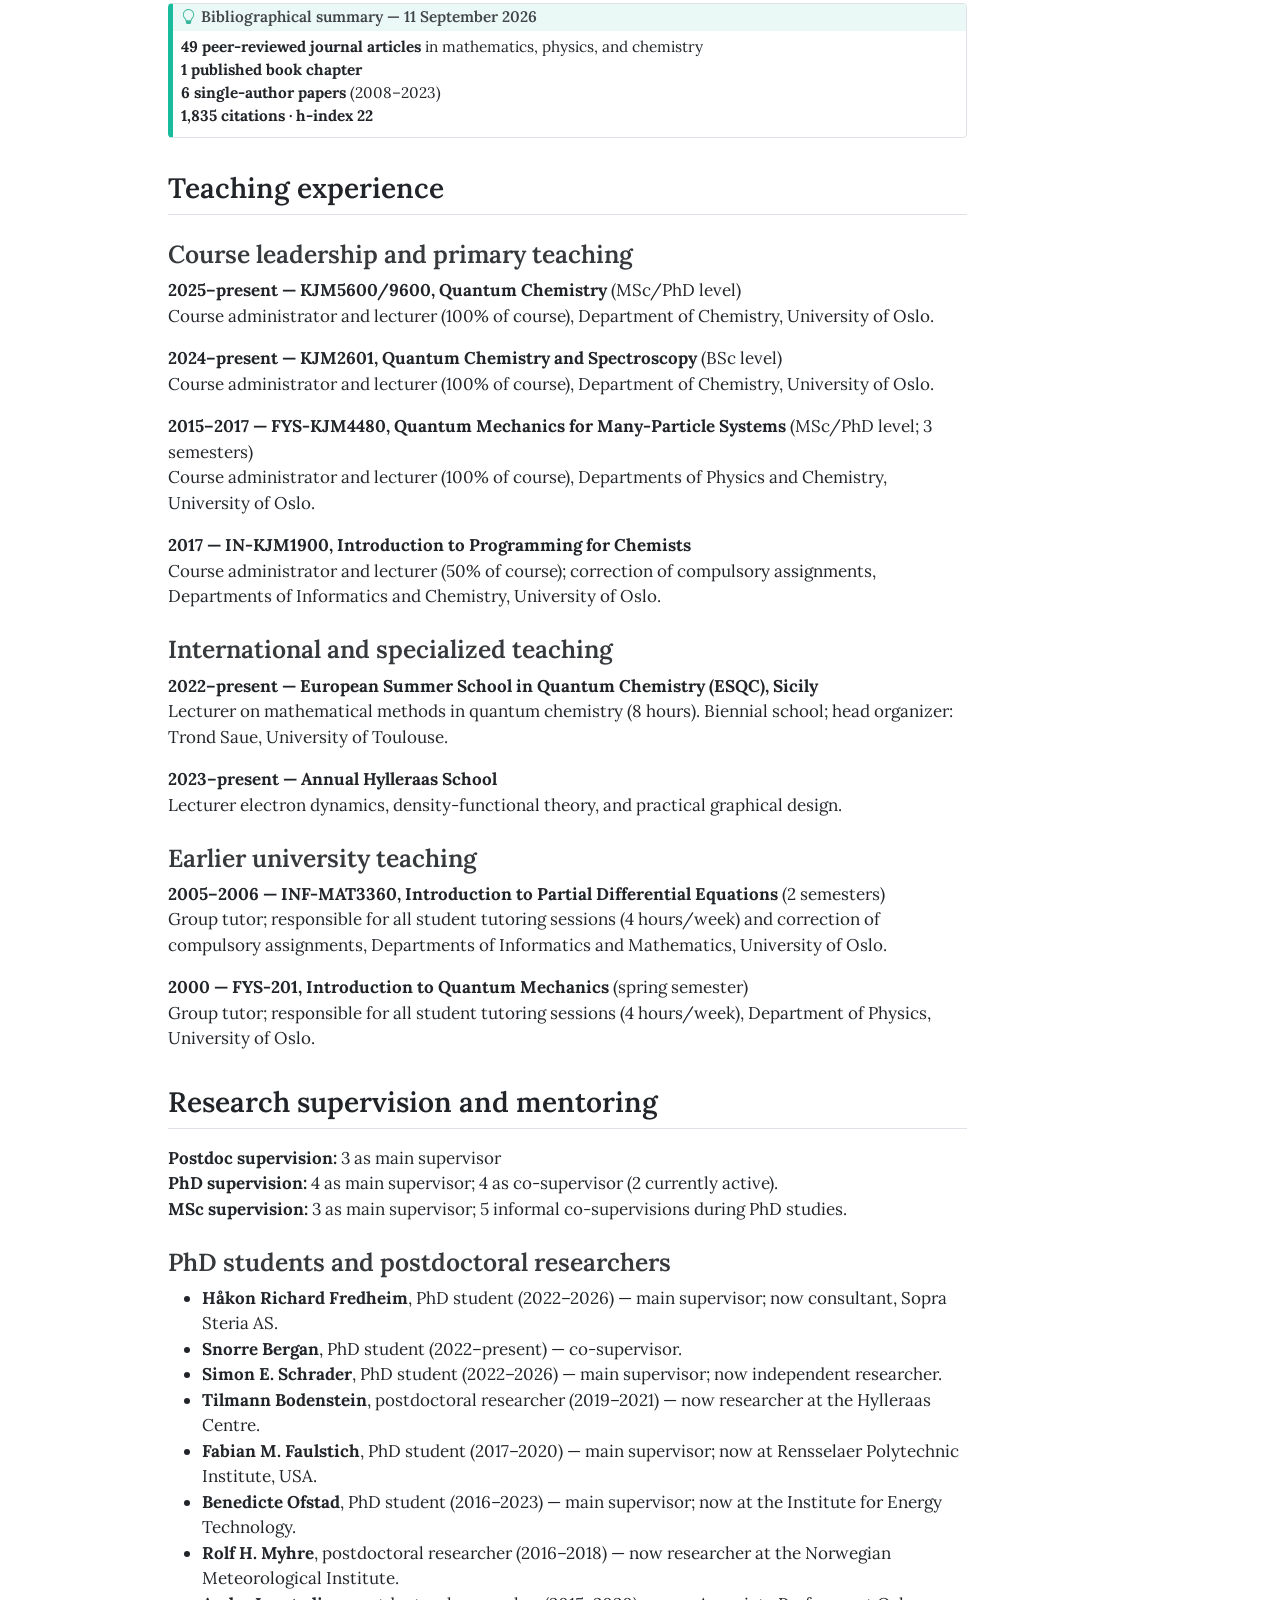
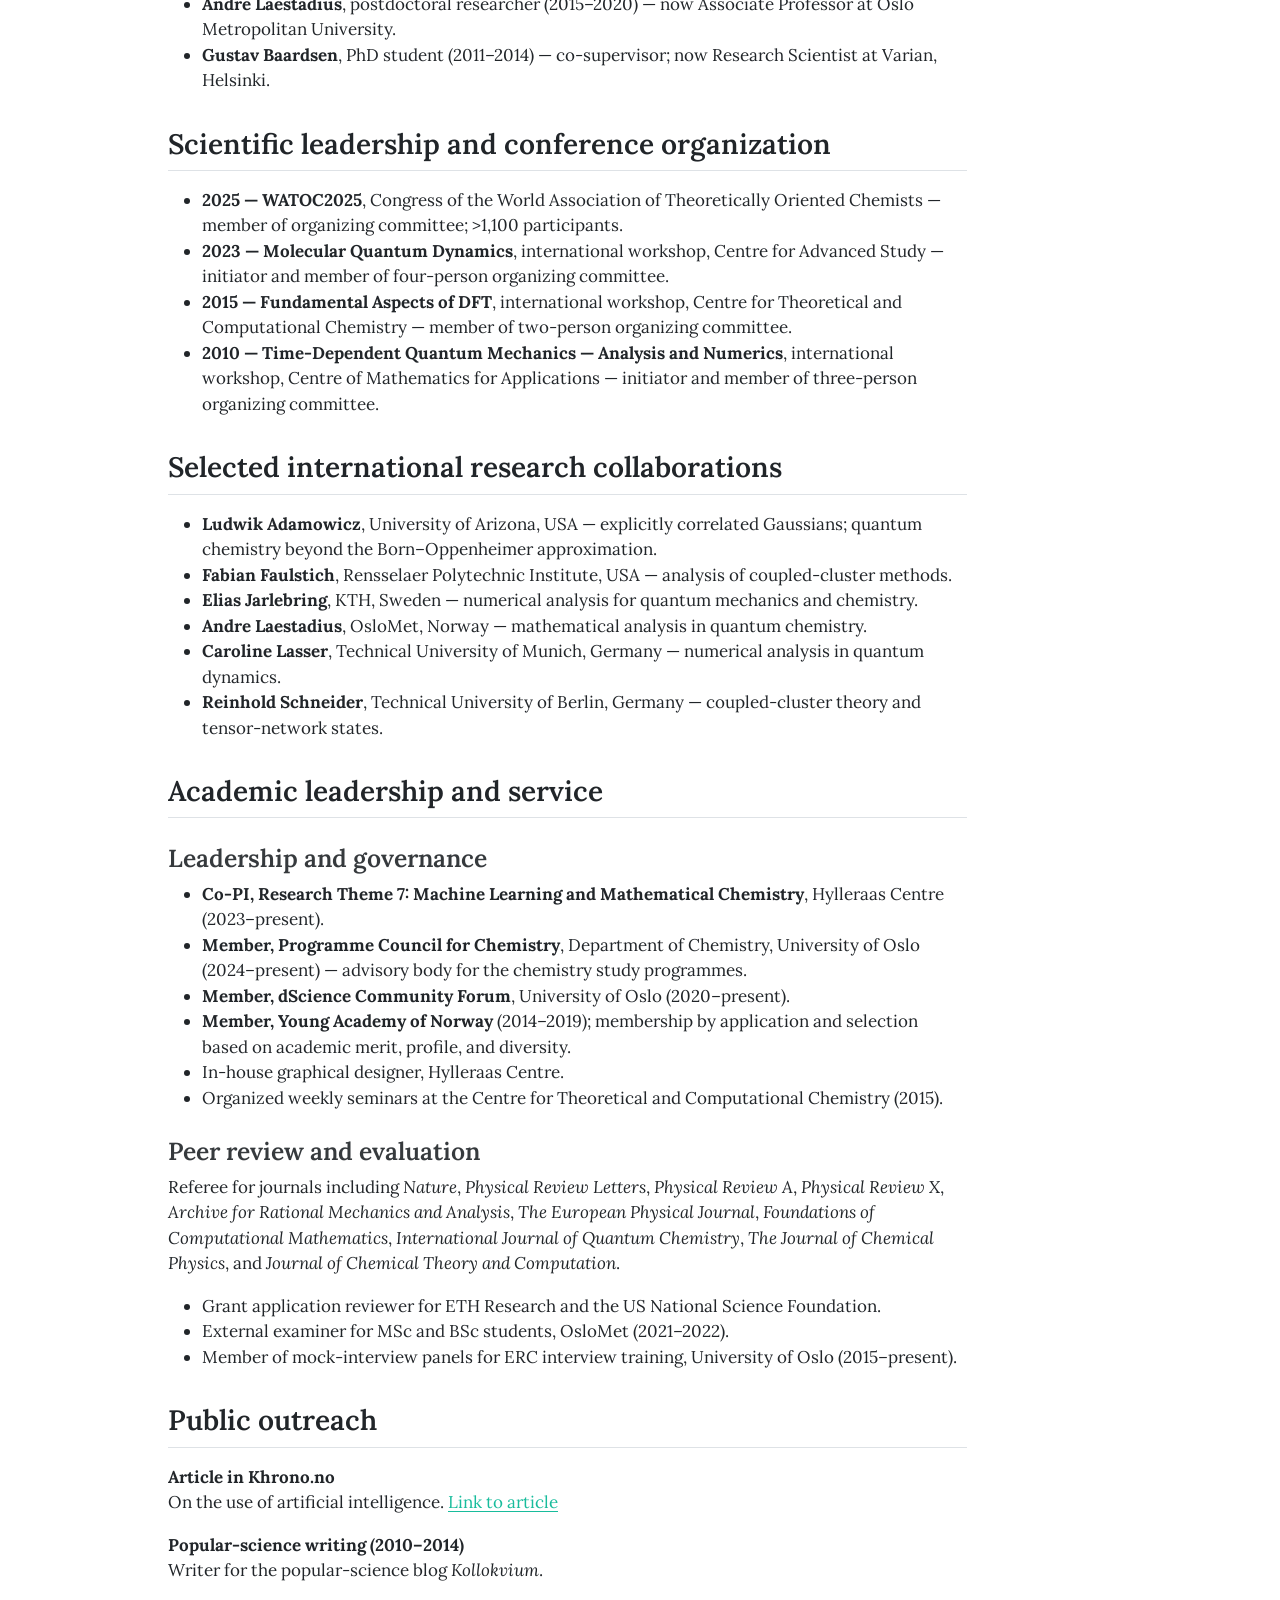
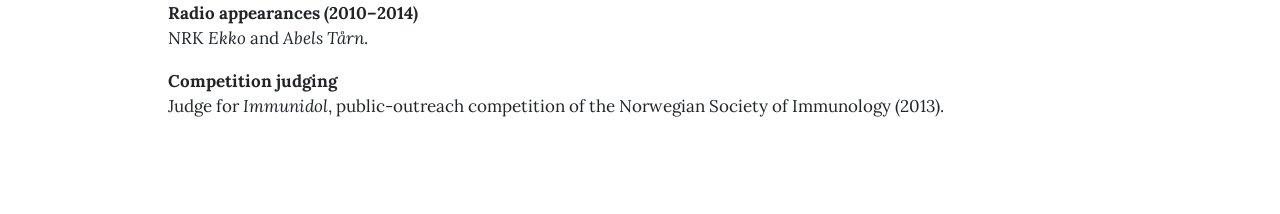
==== commit f8cac954: "Update Peder Sather grant periods and role in CV Co-Authored-By: Claude Opus 5.5 <noreply@anthropic." ====
--- a/docs/cv.html
+++ b/docs/cv.html
@@ -275,13 +275,13 @@
 <td style="text-align: right;">NOK 3.4M (€0.3M)</td>
 </tr>
 <tr class="even">
-<td style="text-align: left;">2018</td>
-<td style="text-align: left;">Collaborator</td>
+<td style="text-align: left;">2018–2019</td>
+<td style="text-align: left;"><strong>Co-PI</strong>, with Lin Lin (UC Berkeley)</td>
 <td>Peder Sather Center for Advanced Study Grant — <em>A posteriori error estimates for coupled-cluster theory</em></td>
 <td style="text-align: right;">USD 22k (€20k)</td>
 </tr>
 <tr class="odd">
-<td style="text-align: left;">2015</td>
+<td style="text-align: left;">2015–2016</td>
 <td style="text-align: left;">Collaborator</td>
 <td>Peder Sather Center for Advanced Study Grant — <em>Advanced Computational Methods for the Quantum Mechanical Many-Body Problem in Physics and Quantum Chemistry</em></td>
 <td style="text-align: right;">USD 25k (€23k)</td>
